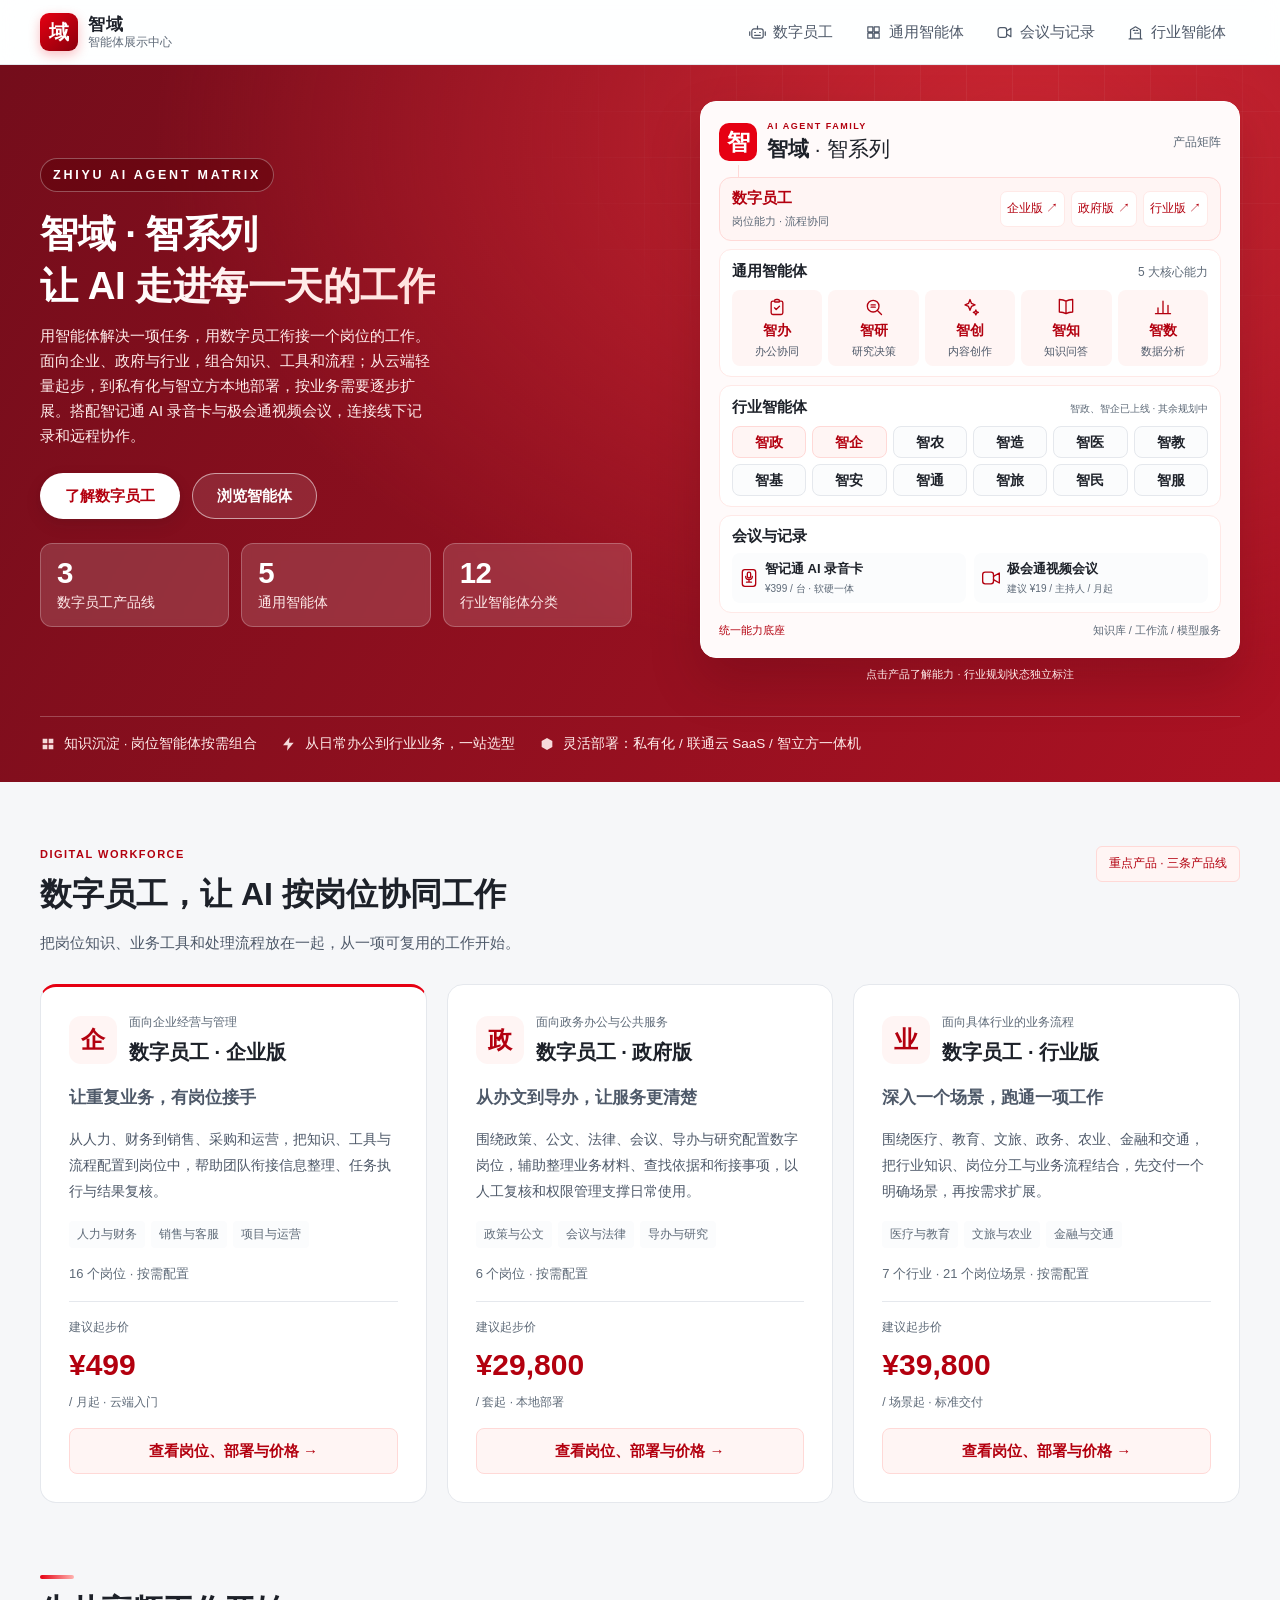
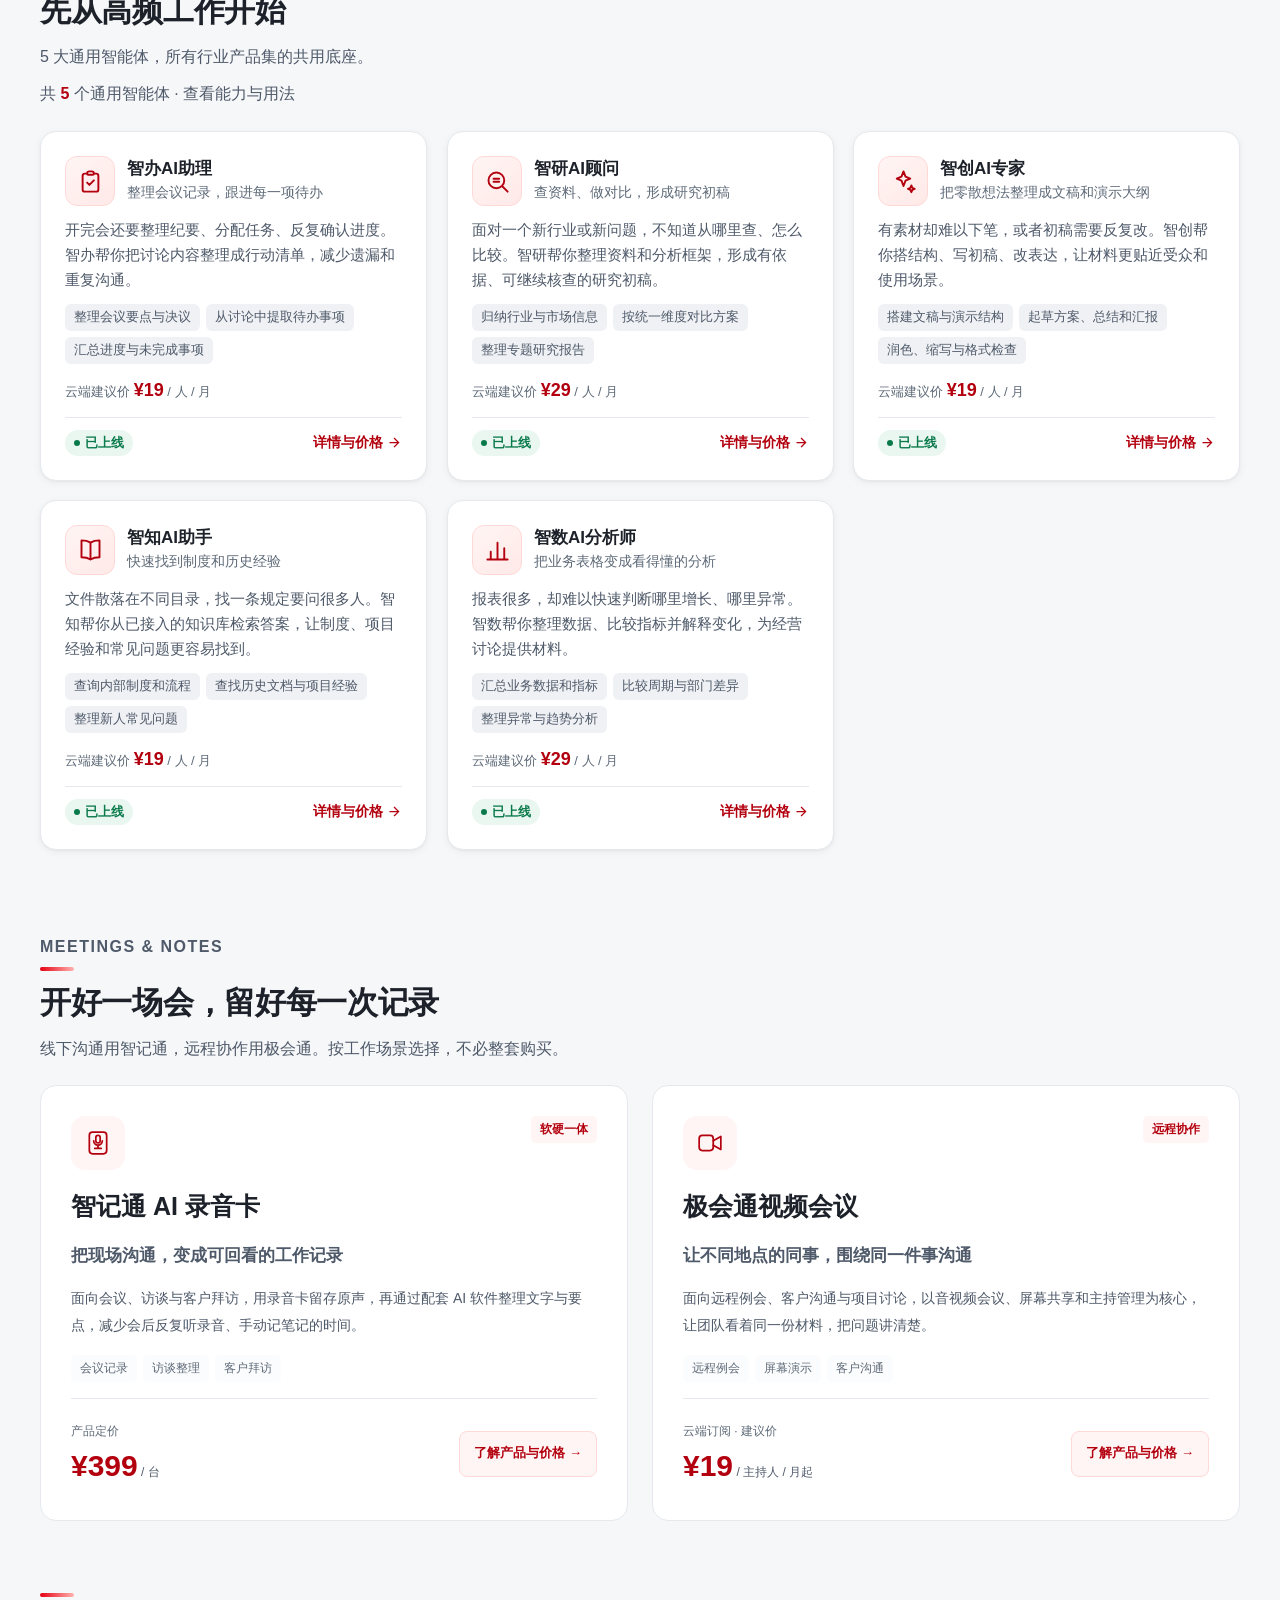
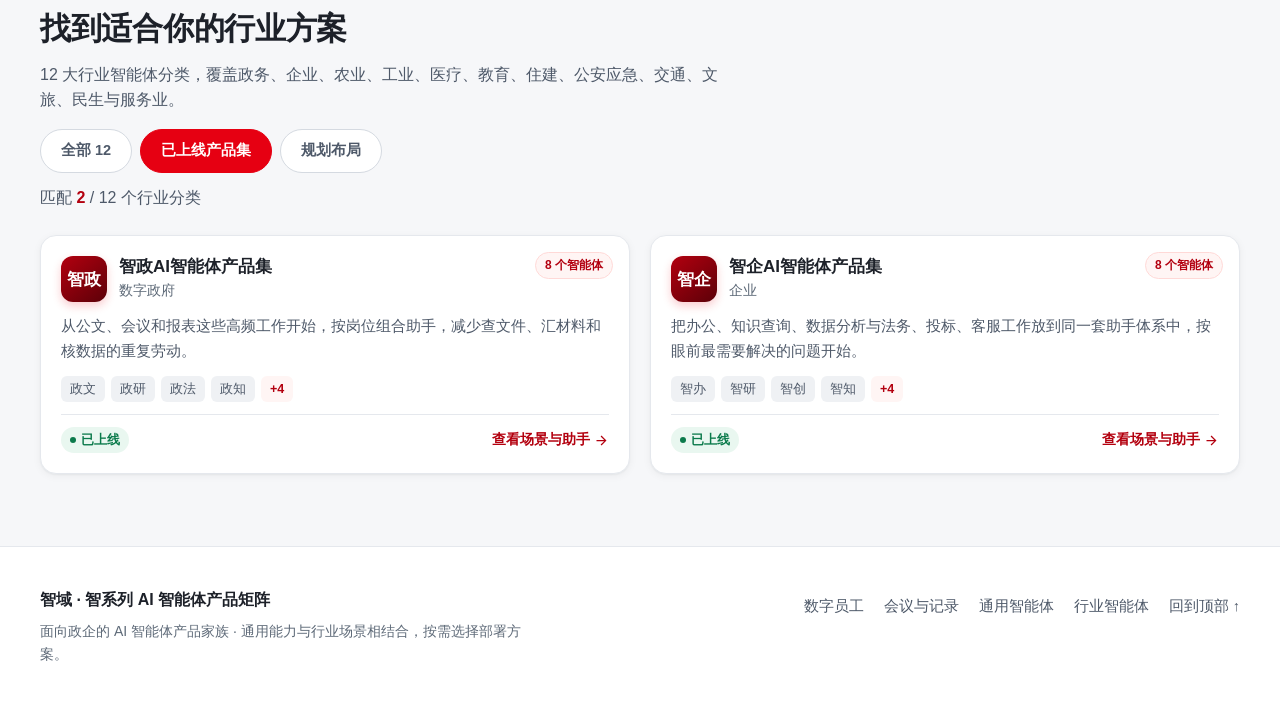
==== index.html @ c5c8f82d "feat: init project" ====
<!DOCTYPE html>
<html lang="zh-CN">
<head>
<meta charset="UTF-8" />
<meta name="viewport" content="width=device-width, initial-scale=1" />
<title>智域 · 智能体与数字员工展示中心</title>
<meta name="description" content="智域展示中心：企业、政府、行业三条数字员工产品线，5 大通用智能体与12大行业智能体，按需选择云端或本地部署。" />
<link rel="icon" href="data:image/svg+xml,%3Csvg xmlns='http://www.w3.org/2000/svg' viewBox='0 0 32 32'%3E%3Crect width='32' height='32' rx='7' fill='%23E60012'/%3E%3Ctext x='16' y='23' font-size='19' text-anchor='middle' fill='%23fff' font-family='sans-serif'%3E智%3C/text%3E%3C/svg%3E" />
<link rel="stylesheet" href="assets/styles.css" />
</head>
<body>
<div id="top" aria-hidden="true"></div>

<a class="skip-link" href="#main">跳到主要内容</a>

<!-- ===== 顶部导航 ===== -->
<header class="topbar">
  <div class="wrap topbar-inner">
    <a class="logo" href="#top">
      <span class="logo-mark">域</span>
      <span class="logo-text">
        <b>智域</b>
        <i>智能体展示中心</i>
      </span>
    </a>

    <nav class="nav" id="nav">
      <a href="#employees" class="nav-link"><svg viewBox="0 0 24 24" aria-hidden="true"><rect x="4" y="7" width="16" height="13" rx="3"/><path d="M12 3v4M8 12h1m6 0h1m-8 4h8M1 11v5m22-5v5"/></svg>数字员工</a>
      <a href="#general" class="nav-link">
        <svg viewBox="0 0 24 24" aria-hidden="true"><path d="M4 4h7v7H4zm9 0h7v7h-7zM4 13h7v7H4zm9 0h7v7h-7z"/></svg>通用智能体</a>
      <a href="#meeting-products" class="nav-link"><svg viewBox="0 0 24 24" aria-hidden="true"><rect x="3" y="5" width="12" height="14" rx="3"/><path d="m15 10 6-4v12l-6-4"/></svg>会议与记录</a>
      <a href="#industry" class="nav-link">
        <svg viewBox="0 0 24 24" aria-hidden="true"><path d="M3 21h18M5 21V8l7-4 7 4v13M9 9h2m2 0h2m-4 4h2m2 0h2"/></svg>行业智能体</a>
    </nav>

    <p class="sr-only" id="result-status" role="status" aria-live="polite"></p>
  </div>
</header>

<main id="main">

<!-- ===== Hero ===== -->
<section class="hero">
  <div class="hero-bg" aria-hidden="true"></div>
  <div class="wrap hero-inner">
    <div class="hero-copy">
      <p class="eyebrow">ZHIYU AI AGENT MATRIX</p>
      <h1>智域 · 智系列<br /><span class="hl">让 AI 走进每一天的工作</span></h1>
      <p class="lede">用智能体解决一项任务，用数字员工衔接一个岗位的工作。面向企业、政府与行业，组合知识、工具和流程；从云端轻量起步，到私有化与智立方本地部署，按业务需要逐步扩展。搭配智记通 AI 录音卡与极会通视频会议，连接线下记录和远程协作。</p>

      <div class="hero-actions">
        <a class="btn btn-light" href="#employees">了解数字员工</a>
        <a class="btn btn-ghost" href="#general">浏览智能体</a>
      </div>

      <div class="stats" id="stats"></div>
    </div>

    <figure class="hero-visual" aria-label="智域智系列产品矩阵">
      <div id="hero-matrix"></div>
      <figcaption class="hero-legend">点击产品了解能力 · 行业规划状态独立标注</figcaption>
    </figure>

    <ul class="hero-proof">
      <li><svg viewBox="0 0 24 24" aria-hidden="true"><path d="M4 4h7v7H4zm9 0h7v7h-7zM4 13h7v7H4zm9 0h7v7h-7z"/></svg>知识沉淀 · 岗位智能体按需组合</li>
      <li><svg viewBox="0 0 24 24" aria-hidden="true"><path d="M13 2 3 14h7l-1 8 10-12h-7z"/></svg>从日常办公到行业业务，一站选型</li>
      <li><svg viewBox="0 0 24 24" aria-hidden="true"><path d="M12 3l8 4.5v9L12 21l-8-4.5v-9z"/></svg>灵活部署：私有化 / 联通云 SaaS / 智立方一体机</li>
    </ul>
  </div>
</section>

<section class="wrap section employee-feature" id="employees">
  <div class="employee-feature-head"><div><p class="section-kicker">DIGITAL WORKFORCE</p><h2>数字员工，让 AI 按岗位协同工作</h2><p>把岗位知识、业务工具和处理流程放在一起，从一项可复用的工作开始。</p></div><span class="employee-feature-label">重点产品 · 三条产品线</span></div>
  <div class="employee-line-grid" id="employee-lines"></div>
</section>

<!-- ===== 通用智能体 ===== -->
<section class="wrap section" id="general">
  <div class="sec-head">
    <h2>先从高频工作开始</h2>
    <p>5 大通用智能体，所有行业产品集的共用底座。</p>
    <p class="sec-count" id="count-general"></p>
  </div>
  <div class="grid" id="general-grid"></div>
</section>

<section class="wrap section" id="meeting-products">
  <div class="sec-head"><p class="section-kicker">MEETINGS & NOTES</p><h2>开好一场会，留好每一次记录</h2><p>线下沟通用智记通，远程协作用极会通。按工作场景选择，不必整套购买。</p></div>
  <div class="meeting-grid" id="meeting-grid"></div>
</section>

<!-- ===== 行业智能体 ===== -->
<section class="wrap section" id="industry">
  <div class="sec-head">
    <h2>找到适合你的行业方案</h2>
    <p>12 大行业智能体分类，覆盖政务、企业、农业、工业、医疗、教育、住建、公安应急、交通、文旅、民生与服务业。</p>
    <div class="filters" id="industry-filters">
      <button class="chip" data-filter="all" aria-pressed="false" type="button">全部 12</button>
      <button class="chip is-active" data-filter="online" aria-pressed="true" type="button">已上线产品集</button>
      <button class="chip" data-filter="plan" aria-pressed="false" type="button">规划布局</button>
    </div>
    <p class="sec-count" id="count-industry"></p>
  </div>
  <div class="grid grid-set" id="industry-grid"></div>
</section>

<!-- ===== 空结果提示（筛选无结果时出现） ===== -->
<div class="wrap empty" id="empty" hidden>
  <p>当前筛选条件下没有可展示的行业分类。</p>
  <button class="btn btn-red" id="empty-reset" type="button">查看全部行业分类</button>
</div>

</main>

<!-- ===== Footer ===== -->
<footer class="footer">
  <div class="wrap footer-inner">
    <div>
      <b>智域 · 智系列 AI 智能体产品矩阵</b>
      <p>面向政企的 AI 智能体产品家族 · 通用能力与行业场景相结合，按需选择部署方案。</p>
    </div>
    <div class="footer-links">
      <a href="#employees">数字员工</a>
      <a href="#meeting-products">会议与记录</a>
      <a href="#general">通用智能体</a>
      <a href="#industry">行业智能体</a>
      <a href="#top">回到顶部 ↑</a>
    </div>
  </div>
</footer>

<script src="assets/data.js"></script>
<script src="assets/employees-data.js"></script>
<script src="assets/products-data.js"></script>
<script src="assets/app.js"></script>
</body>
</html>
---- assets/styles.css ----
/* ==========================================================================
   智展 · 智能体展示中心 —— 样式表（Design Token 三层结构）
   品牌锚点：中国联通色系（中国红 #E60012 / 深红 #B3000F / 暗红 #8A000C）

   L1 primitive  原始色阶 / 间距 / 圆角 / 阴影 / 动效
   L2 semantic   语义层（surface / text / border / ring / state）
   L3 component  组件层（card / chip / modal / btn …）

   无障碍基线（WCAG 2.2 AA，部分对齐 AAA 焦点指标）：
   · 正文对比度 ≥ 4.5:1（已用相对亮度公式逐项校验，见各 token 注释）
   · :focus-visible 焦点环 3px + offset 2px，状态对比 ≥ 3:1
   · 主要点击目标 ≥ 44×44px，图标按钮 ≥ 40×40px
   · prefers-reduced-motion 下关闭全部位移/缩放动效
   ========================================================================== */

/* ---------- L1 primitive：品牌色阶（联通红） ---------- */
:root {
  --brand-50:  #fff5f4;
  --brand-100: #ffe9e7;
  --brand-200: #ffd9d7;   /* 描边 */
  --brand-300: #ffb3b0;
  --brand-500: #f5232f;
  --brand-600: #e60012;   /* ★ 联通红（主色，品牌锚点） */
  --brand-700: #b3000f;   /* 深红：浅底上的红字（6.53:1 on brand-50） */
  --brand-800: #8a000c;   /* 暗红：hero 渐变起点 */
  --brand-900: #5c0008;

  /* ---------- L1 primitive：中性色阶 ---------- */
  --n-0:   #ffffff;
  --n-25:  #fbfcfd;
  --n-50:  #f6f7f9;
  --n-100: #eff1f4;
  --n-200: #e5e8ed;   /* 分割线 */
  --n-300: #d5dae1;
  --n-500: #8b96a4;
  --n-600: #6b7785;
  --n-700: #5e6a78;   /* 次要文字：on #fff 5.51:1 / on --n-50 5.14:1 */
  --n-800: #4e5969;   /* 正文灰：7.10:1 */
  --n-900: #1d2129;   /* 墨黑标题：16.13:1 */

  /* ---------- L1 primitive：状态色 ---------- */
  --ok-600:    #0b7a4b;  /* 已上线文字 on --ok-50 = 5.6:1 */
  --ok-50:     #e9f7f0;
  --warn-600:  #8a5a00;  /* 试点/规划文字，浅底上 ≥ 5.4:1 */
  --warn-50:   #fdf4e6;

  /* ---------- L1 primitive：间距（4px 基准） ---------- */
  --s-1: 4px;  --s-2: 8px;  --s-3: 12px; --s-4: 16px;
  --s-5: 20px; --s-6: 24px; --s-8: 32px; --s-10: 40px;
  --s-12: 48px; --s-16: 64px; --s-20: 80px;

  /* ---------- L1 primitive：圆角 / 阴影 / 动效 ---------- */
  --r-xs: 6px; --r-sm: 9px; --r-md: 12px; --r-lg: 16px; --r-xl: 22px; --r-full: 999px;
  --shadow-1: 0 1px 2px rgba(29,33,41,.05), 0 2px 8px rgba(29,33,41,.05);
  --shadow-2: 0 6px 18px rgba(29,33,41,.08), 0 2px 6px rgba(29,33,41,.05);
  --shadow-3: 0 18px 44px rgba(29,33,41,.14), 0 4px 12px rgba(29,33,41,.07);
  --shadow-brand: 0 10px 24px rgba(230,0,18,.22);

  --t-fast: 140ms;   /* 退出 / 微反馈 */
  --t-base: 220ms;   /* 常规过渡 */
  --t-slow: 380ms;   /* 入场（网格 stagger） */
  --ease: cubic-bezier(.2,.7,.3,1);
  --ease-pop: cubic-bezier(.34,1.36,.64,1);

  /* ---------- L2 semantic ---------- */
  --page-bg: var(--n-50);
  --surface: var(--n-0);
  --surface-2: var(--n-25);
  --surface-brand: var(--brand-50);
  --text-1: var(--n-900);
  --text-2: var(--n-800);
  --text-3: var(--n-700);          /* 修正：原 #86909c 仅 3.24:1，不达标 */
  --text-brand: var(--brand-700);  /* 修正：浅红底上的红字改用深红 */
  --on-brand: #ffffff;             /* on --brand-600 = 4.80:1 */
  --border: var(--n-200);
  --border-strong: var(--n-300);
  --ring: var(--brand-700);        /* 焦点环，on white 7.18:1 */
  --header-h: 64px;
  --wrap: 1200px;

  /* ---------- L3 component ---------- */
  --card-pad: var(--s-5);
  --chip-h: 44px;                  /* 筛选 chip 命中高度 */
}

* { box-sizing: border-box; }
html {
  scroll-behavior: smooth;
  /* 焦点不被 sticky header 遮挡（WCAG 2.2 Focus Not Obscured） */
  scroll-padding-top: calc(var(--header-h) + var(--s-4));
}
body {
  margin: 0;
  font-family: "PingFang SC", "Microsoft YaHei", "Hiragino Sans GB",
               -apple-system, BlinkMacSystemFont, "Segoe UI", Roboto, sans-serif;
  font-size: 16px;              /* 正文基准 16px */
  line-height: 1.6;
  color: var(--text-2);
  background: var(--page-bg);
  -webkit-font-smoothing: antialiased;
  text-rendering: optimizeLegibility;
}
h1, h2, h3, h4 { color: var(--text-1); margin: 0; text-wrap: balance; }
p { margin: 0; }
a { color: inherit; text-decoration: none; }
ul { margin: 0; padding: 0; list-style: none; }
button { font-family: inherit; }

.wrap { width: min(100% - 40px, var(--wrap)); margin-inline: auto; }
.ico { width: 18px; height: 18px; fill: currentColor; flex: none; }

/* ---------- 无障碍：跳转链接 & 屏幕阅读器专用文本 ---------- */
.sr-only {
  position: absolute; width: 1px; height: 1px; padding: 0; margin: -1px;
  overflow: hidden; clip: rect(0 0 0 0); clip-path: inset(50%); white-space: nowrap; border: 0;
}
.skip-link {
  position: absolute; left: var(--s-4); top: -200px; z-index: 100;
  padding: 10px 18px; border-radius: var(--r-sm);
  background: var(--brand-600); color: #fff; font-size: 15px; font-weight: 600;
  box-shadow: var(--shadow-brand); transition: top var(--t-fast) var(--ease);
}
.skip-link:focus-visible { top: var(--s-3); }

/* ---------- 全局焦点环（键盘可见，鼠标点击不打扰） ---------- */
:focus-visible {
  outline: 3px solid var(--ring);
  outline-offset: 2px;
  border-radius: var(--r-xs);
}
.modal-panel:focus-visible { outline-offset: -3px; }

/* ==========================================================================
   顶部导航
   ========================================================================== */
.topbar {
  position: sticky; top: 0; z-index: 50;
  background: rgba(255,255,255,.90);
  backdrop-filter: saturate(180%) blur(14px);
  border-bottom: 1px solid var(--border);
}
.topbar-inner { display: flex; align-items: center; gap: var(--s-6); height: var(--header-h); }
.logo { display: flex; align-items: center; gap: 10px; flex-shrink: 0; min-height: 44px; }
.logo-mark {
  width: 38px; height: 38px; border-radius: var(--r-sm);
  background: linear-gradient(140deg, var(--brand-600) 0%, var(--brand-800) 100%);
  color: #fff; font-weight: 800; font-size: 20px; line-height: 1;
  display: grid; place-items: center;
  box-shadow: 0 4px 12px rgba(230,0,18,.26);
}
.logo-text { display: flex; flex-direction: column; line-height: 1.25; }
.logo-text b { font-size: 17px; letter-spacing: .5px; color: var(--text-1); }
.logo-text i { font-style: normal; font-size: 12px; color: var(--text-3); }

.nav { display: flex; gap: var(--s-1); margin-left: auto; }
.nav-link {
  position: relative; padding: 10px 14px; border-radius: var(--r-sm);
  font-size: 15px; color: var(--text-2); min-height: 44px; display: inline-flex; align-items: center; gap: 7px;
  transition: color var(--t-fast) var(--ease), background-color var(--t-fast) var(--ease);
}
.nav-link svg { width: 17px; height: 17px; flex: none; stroke: currentColor; fill: none; stroke-width: 1.7;
  stroke-linecap: round; stroke-linejoin: round; }
.nav-link:hover { color: var(--text-brand); background: var(--brand-50); }
/* 当前位置高亮（Navigation / Active State） */
.nav-link::after {
  content: ""; position: absolute; left: 14px; right: 14px; bottom: 4px; height: 2px;
  border-radius: 2px; background: var(--brand-600);
  transform: scaleX(0); transform-origin: center; transition: transform var(--t-base) var(--ease);
}
.nav-link.is-active { color: var(--text-brand); font-weight: 600; }
.nav-link.is-active::after { transform: scaleX(1); }

/* ==========================================================================
   Hero
   ========================================================================== */
.hero { position: relative; overflow: hidden; color: #fff; background: var(--brand-800); }
.hero-bg {
  position: absolute; inset: 0;
  background:
    radial-gradient(720px 360px at 86% -16%, rgba(255,138,96,.26), transparent 60%),
    radial-gradient(620px 380px at 2% 118%, rgba(255,255,255,.10), transparent 58%),
    linear-gradient(116deg, #78000b 0%, #a80010 34%, var(--brand-600) 70%, #d31321 100%);
}
/* 细网格纹理：科技感但不喧哗（不使用 emoji / 紫粉渐变） */
.hero-bg::after {
  content: ""; position: absolute; inset: 0;
  background-image:
    linear-gradient(rgba(255,255,255,.07) 1px, transparent 1px),
    linear-gradient(90deg, rgba(255,255,255,.07) 1px, transparent 1px);
  background-size: 46px 46px;
  -webkit-mask-image: radial-gradient(720px 340px at 78% 12%, #000 0%, transparent 72%);
  mask-image: radial-gradient(720px 340px at 78% 12%, #000 0%, transparent 72%);
}
.hero-inner {
  position: relative;
  display: grid; align-items: center; gap: var(--s-6) var(--s-10);
  grid-template-columns: minmax(0, 1fr) minmax(360px, 480px);
  padding: var(--s-10) 0 var(--s-8);          /* 压缩后的红色区域高度 */
}
.hero-copy { min-width: 0; }
.eyebrow {
  display: inline-block; padding: 6px 12px; border-radius: var(--r-full);
  font-size: 12.5px; letter-spacing: .22em; text-transform: uppercase; font-weight: 700;
  color: #fff; border: 1px solid rgba(255, 255, 255, .3);
  background: rgba(92, 0, 8, .5);   /* 深红底衬：最亮渐变段上仍 ≥5.8:1（裸文字仅 3.45:1） */
  margin-bottom: var(--s-4);
}
.hero h1 {
  font-size: clamp(27px, 3.1vw, 42px); line-height: 1.2; letter-spacing: -.5px;
  font-weight: 800; color: #fff; margin-bottom: var(--s-3);
}
.hero h1 .hl {
  background: linear-gradient(96deg, #fff 12%, #ffe0dc 100%);
  -webkit-background-clip: text; background-clip: text; color: transparent;
}
.lede {
  font-size: clamp(14.5px, 1.15vw, 16.5px); line-height: 1.7; max-width: 48ch;
  color: #ffeceb;   /* on 渐变主体段 ≥ 5.4:1 */
}

/* Hero 信任条（Trust & Authority：来源 / 覆盖 / 可达路径） */
.hero-proof {
  grid-column: 1 / -1; display: flex; flex-wrap: wrap; gap: var(--s-2) var(--s-6);
  margin-top: var(--s-2); padding-top: var(--s-4);
  border-top: 1px solid rgba(255,255,255,.24);
}
.hero-proof li {
  display: inline-flex; align-items: center; gap: 8px;
  font-size: 13.5px; color: #ffeceb;
}
.hero-proof svg { width: 16px; height: 16px; fill: currentColor; opacity: .92; flex: none; }

.stats { display: flex; flex-wrap: wrap; gap: var(--s-3); margin-top: var(--s-6); }
.stat {
  flex: 1 1 128px; min-width: 128px; padding: var(--s-3) var(--s-4);
  border-radius: var(--r-md); background: rgba(255,255,255,.14);
  border: 1px solid rgba(255,255,255,.24); backdrop-filter: blur(4px);
}
.stat b {
  display: block; font-size: clamp(24px, 2.3vw, 30px); line-height: 1.15; font-weight: 800; color: #fff;
  font-variant-numeric: tabular-nums; letter-spacing: -.5px;
}
.stat span { display: block; margin-top: 2px; font-size: 13.5px; color: #ffeceb; }

.hero-actions { display: flex; flex-wrap: wrap; gap: var(--s-3); margin-top: var(--s-6); }

/* ---------- Hero 配图：由数据生成的矩阵示意图 ---------- */
.hero-visual { margin: 0; min-width: 0; }
.hv-frame {
  padding: var(--s-4); border-radius: var(--r-xl);
  background: linear-gradient(180deg, rgba(255,255,255,.14), rgba(255,255,255,.06));
  border: 1px solid rgba(255,255,255,.26);
  box-shadow: 0 22px 48px rgba(74,0,6,.30), inset 0 1px 0 rgba(255,255,255,.22);
}
.hv-frame svg { display: block; width: 100%; height: auto; }
.hero-legend { display: flex; flex-wrap: wrap; gap: var(--s-2) var(--s-5); margin-top: var(--s-3); }
.hero-legend span { display: inline-flex; align-items: center; gap: 7px; font-size: 13px; color: #ffeceb; }
.sw { width: 12px; height: 12px; border-radius: 3px; flex: none; }
.sw-on { background: #fff; }
.sw-plan { background: rgba(92,0,8,.5); border: 1px solid rgba(255,255,255,.6); }

/* ---------- 按钮（命中高度 ≥ 46px） ---------- */
.btn {
  display: inline-flex; align-items: center; justify-content: center; gap: 8px;
  min-height: 46px; padding: 0 var(--s-6); border-radius: var(--r-full);
  font-size: 15px; font-weight: 600; cursor: pointer; border: 1px solid transparent;
  transition: transform var(--t-fast) var(--ease), box-shadow var(--t-base) var(--ease),
              background-color var(--t-fast) var(--ease), color var(--t-fast) var(--ease),
              border-color var(--t-fast) var(--ease);
}
.btn svg { width: 17px; height: 17px; fill: currentColor; }
.btn:hover { transform: translateY(-1px); }
.btn:active { transform: translateY(0); }
.btn-light { background: #fff; color: var(--brand-700); box-shadow: var(--shadow-2); }
.btn-light:hover { box-shadow: var(--shadow-3); }
.btn-ghost { background: rgba(255,255,255,.10); color: #fff; border-color: rgba(255,255,255,.55); }
.btn-ghost:hover { background: rgba(255,255,255,.2); }
.btn-red { background: var(--brand-600); color: #fff; box-shadow: var(--shadow-brand); }
.btn-red:hover { background: var(--brand-700); }
.btn-outline { background: var(--surface); color: var(--text-brand); border-color: var(--brand-200); }
.btn-outline:hover { background: var(--brand-50); border-color: var(--brand-300); }

/* ==========================================================================
   区块通用
   ========================================================================== */
.section { padding-top: var(--s-16); padding-bottom: var(--s-2); scroll-margin-top: calc(var(--header-h) + var(--s-4)); }
.sec-head { margin-bottom: var(--s-6); max-width: 78ch; }
.sec-head h2 { font-size: clamp(23px, 2.5vw, 31px); line-height: 1.3; letter-spacing: -.3px; }
.sec-head h2::before {
  content: ""; display: block; width: 34px; height: 4px; border-radius: var(--r-full);
  background: linear-gradient(90deg, var(--brand-600), var(--brand-300)); margin-bottom: var(--s-3);
}
.sec-head p { margin-top: var(--s-3); font-size: 16px; color: var(--text-2); }
.sec-count {
  margin-top: var(--s-3); font-size: 14px; color: var(--text-3);
  font-variant-numeric: tabular-nums;
}
.sec-count b { color: var(--text-brand); font-weight: 700; }

/* ==========================================================================
   Hero 体系图（原「产品矩阵总览」并入此处，已放大）
   ========================================================================== */
.hv-map svg { display: block; width: 100%; height: auto; }
.hv-divider { height: 1px; background: rgba(255,255,255,.24); margin: var(--s-3) 0; }
.hv-row { display: flex; flex-wrap: wrap; gap: var(--s-2); }
.hv-row + .hv-row { margin-top: var(--s-2); }

/* 标签 chip（英雄区透明描边变体；原浅底总览变体已删除） */
.tag-chip {
  display: inline-flex; align-items: center; gap: 6px; min-height: 40px; padding: 6px 12px;
  border: 1px solid var(--border); border-radius: var(--r-full); background: var(--surface-2);
  color: var(--text-1); font-size: 14px; cursor: pointer;
  transition: border-color var(--t-fast) var(--ease), background-color var(--t-fast) var(--ease),
              color var(--t-fast) var(--ease), transform var(--t-fast) var(--ease);
}
.hv-row .tag-chip { min-height: 34px; padding: 5px 12px; font-size: 13px; background: rgba(255,255,255,.10); border-color: rgba(255,255,255,.34); color: #fff; }
.hv-row .tag-chip i { font-style: normal; font-size: 12px; color: rgba(255,255,255,.78); }
.hv-row .tag-chip:hover { background: rgba(255,255,255,.24); border-color: rgba(255,255,255,.7); color: #fff; transform: translateY(-1px); }
.hv-row .tag-chip:hover i { color: #fff; }

/* 通用智能体卡片配图（数据驱动 stroke 线型图标） */
.card-illu {
  flex: none; width: 50px; height: 50px; border-radius: var(--r-md);
  display: grid; place-items: center; color: var(--brand-700);
  background: linear-gradient(140deg, var(--brand-50), var(--brand-100));
  border: 1px solid var(--brand-200);
}
.card-illu svg { width: 27px; height: 27px; stroke: currentColor; fill: none;
  stroke-width: 1.7; stroke-linecap: round; stroke-linejoin: round; }

/* ==========================================================================
   卡片网格
   ========================================================================== */
.grid { display: grid; gap: var(--s-5); grid-template-columns: repeat(4, minmax(0, 1fr)); }
.grid-set { grid-template-columns: repeat(3, minmax(0, 1fr)); }

.card {
  position: relative; display: flex; flex-direction: column; gap: var(--s-3);
  width: 100%; text-align: left; padding: var(--card-pad);
  background: var(--surface); border: 1px solid var(--border); border-radius: var(--r-lg);
  box-shadow: var(--shadow-1); cursor: pointer; color: inherit; font-size: inherit;
  transition: box-shadow var(--t-base) var(--ease), border-color var(--t-base) var(--ease),
              transform var(--t-base) var(--ease);
}
.card:hover { box-shadow: var(--shadow-3); border-color: var(--brand-200); transform: translateY(-3px); }
.card::before {   /* 顶部品牌线：hover 时展开 */
  content: ""; position: absolute; left: 0; right: 0; top: 0; height: 3px;
  border-radius: var(--r-lg) var(--r-lg) 0 0;
  background: linear-gradient(90deg, var(--brand-600), var(--brand-300));
  transform: scaleX(0); transform-origin: left; transition: transform var(--t-base) var(--ease);
}
.card:hover::before, .card:focus-visible::before { transform: scaleX(1); }

.card-top { display: flex; gap: var(--s-3); align-items: flex-start; }
.mono {
  flex: none; width: 46px; height: 46px; border-radius: var(--r-md);
  display: grid; place-items: center; font-weight: 800; font-size: 17px; line-height: 1;
  background: linear-gradient(140deg, var(--brand-600), var(--brand-800)); color: #fff;
  box-shadow: 0 4px 10px rgba(230,0,18,.2);
}
.mono.v { background: linear-gradient(140deg, var(--brand-700), var(--brand-900)); }
.mono.p { background: linear-gradient(140deg, var(--n-600), var(--n-800)); box-shadow: var(--shadow-1); }
.card-top h3 { font-size: 17px; line-height: 1.35; }
.tagline { margin-top: 2px; font-size: 13.5px; color: var(--text-3); line-height: 1.5; }

.desc { font-size: 15px; line-height: 1.65; color: var(--text-2); flex: 1; }

.cap-list { display: flex; flex-wrap: wrap; gap: 6px; }
.cap {
  display: inline-flex; align-items: center; padding: 4px 9px; border-radius: var(--r-xs);
  background: var(--n-100); color: var(--n-800); font-size: 12.5px; line-height: 1.5;
}
.cap-more { background: var(--brand-50); color: var(--text-brand); font-weight: 700; }

.domains { display: flex; flex-wrap: wrap; gap: 6px; }
.domain {
  padding: 4px 9px; border: 1px dashed var(--border-strong); border-radius: var(--r-xs);
  background: var(--surface-2); color: var(--text-3); font-size: 12.5px;
}

.card-foot {
  display: flex; align-items: center; justify-content: space-between; gap: var(--s-2);
  padding-top: var(--s-3); border-top: 1px solid var(--border); margin-top: auto;
}
.badge {
  display: inline-flex; align-items: center; gap: 5px; padding: 3px 9px;
  border-radius: var(--r-full); font-size: 12.5px; font-weight: 700;
}
.badge::before { content: ""; width: 6px; height: 6px; border-radius: 50%; background: currentColor; }
.badge.online { background: var(--ok-50); color: var(--ok-600); }
.badge.pilot  { background: var(--warn-50); color: var(--warn-600); }
.badge.plan   { background: var(--n-100); color: var(--n-800); }

/* CTA 常驻可见（不依赖 hover 才出现） */
.card-cta {
  display: inline-flex; align-items: center; gap: 4px; flex: none;
  font-size: 13.5px; font-weight: 700; color: var(--text-brand); white-space: nowrap;
}
.card-cta svg { width: 15px; height: 15px; fill: currentColor; transition: transform var(--t-base) var(--ease); }
.card:hover .card-cta svg { transform: translateX(3px); }

.count-pill {
  position: absolute; top: var(--s-4); right: var(--s-4);
  padding: 3px 9px; border-radius: var(--r-full); font-size: 12px; font-weight: 700;
  background: var(--brand-50); color: var(--text-brand); border: 1px solid var(--brand-200);
}

/* ---------- 行业筛选 chips（可换行，不裁剪） ---------- */
.filters { display: flex; flex-wrap: wrap; gap: var(--s-2); margin-top: var(--s-4); }
.chip {
  min-height: var(--chip-h); padding: 0 var(--s-5); border-radius: var(--r-full);
  border: 1px solid var(--border-strong); background: var(--surface); color: var(--text-2);
  font-size: 14.5px; font-weight: 600; cursor: pointer;
  transition: background-color var(--t-fast) var(--ease), color var(--t-fast) var(--ease),
              border-color var(--t-fast) var(--ease);
}
.chip:hover { border-color: var(--brand-300); color: var(--text-brand); background: var(--brand-50); }
.chip.is-active { background: var(--brand-600); border-color: var(--brand-600); color: #fff; }

/* ---------- 空结果状态（给出可执行动作，而非空白） ---------- */
.empty {
  margin: var(--s-8) auto var(--s-16); padding: var(--s-8);
  border: 1px dashed var(--border-strong); border-radius: var(--r-lg);
  background: var(--surface); text-align: center; box-shadow: var(--shadow-1);
}
.empty p { font-size: 16px; color: var(--text-2); margin-bottom: var(--s-4); }

/* ==========================================================================
   Footer
   ========================================================================== */
.footer { margin-top: var(--s-16); border-top: 1px solid var(--border); background: var(--surface); }
.footer-inner {
  display: flex; flex-wrap: wrap; gap: var(--s-5); justify-content: space-between;
  padding: var(--s-10) 0;
}
.footer b { display: block; font-size: 16px; color: var(--text-1); margin-bottom: var(--s-2); }
.footer p { font-size: 14px; color: var(--text-3); max-width: 62ch; }
.footer code {
  font-family: ui-monospace, SFMono-Regular, Menlo, Consolas, monospace; font-size: 13px;
  padding: 1px 5px; border-radius: 4px; background: var(--brand-50); color: var(--text-brand);
}
.footer-links { display: flex; flex-wrap: wrap; gap: var(--s-2) var(--s-5); align-content: flex-start; }
.footer-links a {
  font-size: 14.5px; color: var(--text-2); min-height: 40px; display: inline-flex; align-items: center;
  transition: color var(--t-fast) var(--ease);
}
.footer-links a:hover { color: var(--text-brand); }

/* ==========================================================================
   详情弹层（Dialog）
   ========================================================================== */
.modal {
  position: fixed; inset: 0; z-index: 90; display: grid; place-items: center;
  padding: var(--s-5);
}
.modal-mask {
  position: absolute; inset: 0; background: rgba(23,26,32,.52);
  backdrop-filter: blur(2px); animation: fade var(--t-base) var(--ease) both;
}
.modal-panel {
  position: relative; width: min(780px, 100%); max-height: 88vh; overflow: auto;
  background: var(--surface); border-radius: var(--r-xl); box-shadow: var(--shadow-3);
  overscroll-behavior: contain;
  animation: pop var(--t-base) var(--ease-pop) both;
}
.modal.is-closing .modal-panel { animation: fade-out var(--t-fast) var(--ease) both; }
.modal.is-closing .modal-mask { animation: fade-out var(--t-fast) var(--ease) both; }
.modal-close {
  position: absolute; top: var(--s-3); right: var(--s-3); z-index: 2;
  width: 40px; height: 40px; border: 0; border-radius: var(--r-full);
  background: rgba(255,255,255,.86); color: var(--text-2); cursor: pointer;
  display: grid; place-items: center; box-shadow: var(--shadow-1);
  transition: background-color var(--t-fast) var(--ease), color var(--t-fast) var(--ease);
}
.modal-close .ico { width: 18px; height: 18px; }
.modal-close:hover { background: var(--brand-600); color: #fff; }

.m-hero { padding: var(--s-8) var(--s-8) var(--s-6); color: #fff; border-radius: var(--r-xl) var(--r-xl) 0 0;
  background: linear-gradient(120deg, var(--brand-800), var(--brand-600)); }
.m-hero.v { background: linear-gradient(120deg, var(--brand-900), var(--brand-700)); }
.m-hero-top { display: flex; gap: var(--s-4); align-items: center; padding-right: 44px; }
.m-mono {
  flex: none; min-width: 52px; height: 52px; padding: 0 10px; border-radius: var(--r-md);
  display: grid; place-items: center; font-weight: 800; font-size: 18px;
  background: rgba(255,255,255,.16); border: 1px solid rgba(255,255,255,.3); color: #fff;
}
.m-hero h2 { font-size: clamp(20px, 2.4vw, 26px); line-height: 1.3; color: #fff; }
.m-tagline { margin-top: 2px; font-size: 14.5px; color: #ffeceb; }
.m-badges { display: flex; flex-wrap: wrap; gap: var(--s-2); margin-top: var(--s-4); }
.m-badge {
  padding: 3px 10px; border-radius: var(--r-full); font-size: 12.5px; font-weight: 700;
  background: rgba(255,255,255,.16); border: 1px solid rgba(255,255,255,.34); color: #fff;
}
.m-desc { margin-top: var(--s-4); font-size: 16px; line-height: 1.7; color: #ffeceb; }

.m-content { padding: var(--s-6) var(--s-8) var(--s-2); }
.m-sec + .m-sec { margin-top: var(--s-6); }
.m-sec h4 {
  font-size: 13px; letter-spacing: .1em; text-transform: uppercase; color: var(--text-3);
  margin-bottom: var(--s-3);
}
.caps { display: grid; grid-template-columns: repeat(2, minmax(0, 1fr)); gap: var(--s-2) var(--s-4); }
.cap-item {
  display: flex; align-items: flex-start; gap: var(--s-2);
  font-size: 15px; line-height: 1.6; color: var(--text-2);
}
.cap-item svg { width: 17px; height: 17px; fill: var(--brand-600); flex: none; margin-top: 3px; }

.m-member { display: flex; flex-wrap: wrap; gap: var(--s-2); }
.member-chip {
  padding: 5px 11px; border-radius: var(--r-full); font-size: 13.5px;
  background: var(--brand-50); color: var(--text-brand); border: 1px solid var(--brand-200);
}

.m-agents { display: grid; gap: var(--s-2); }
.m-agent {
  display: flex; align-items: center; gap: var(--s-3); width: 100%; text-align: left;
  padding: 10px var(--s-3); min-height: 56px;
  border: 1px solid var(--border); border-radius: var(--r-md); background: var(--surface-2);
  cursor: pointer; color: inherit; font-size: inherit;
  transition: border-color var(--t-fast) var(--ease), background-color var(--t-fast) var(--ease),
              transform var(--t-fast) var(--ease);
}
.m-agent:hover { border-color: var(--brand-300); background: var(--brand-50); transform: translateX(2px); }
.m-agent .mono { width: 38px; height: 38px; font-size: 15px; border-radius: var(--r-sm); }
.m-agent .meta { display: flex; flex-direction: column; gap: 1px; min-width: 0; flex: 1; }
.m-agent .meta b { font-size: 15px; color: var(--text-1); font-weight: 700; }
.m-agent .meta i { font-style: normal; font-size: 13px; color: var(--text-3); line-height: 1.5; }
.m-agent:hover .meta i { color: var(--text-brand); }
.m-agent .arrow { flex: none; width: 20px; height: 20px; fill: currentColor; color: var(--text-3);
  transition: transform var(--t-fast) var(--ease); }
.m-agent:hover .arrow { color: var(--text-brand); transform: translateX(3px); }

.m-foot {
  display: flex; flex-wrap: wrap; align-items: center; gap: var(--s-3);
  padding: var(--s-5) var(--s-8) var(--s-6); margin-top: var(--s-4);
  border-top: 1px solid var(--border); background: var(--surface-2);
  border-radius: 0 0 var(--r-xl) var(--r-xl);
}
.m-foot .url {
  flex: 1 1 260px; min-width: 0; font-family: ui-monospace, SFMono-Regular, Menlo, Consolas, monospace;
  font-size: 13px; color: var(--text-3); overflow: hidden; text-overflow: ellipsis; white-space: nowrap;
}

/* ---------- Toast（状态提示，屏幕阅读器可读） ---------- */
.toast {
  position: fixed; left: 50%; bottom: 40px; z-index: 120;
  transform: translate(-50%, 14px); opacity: 0; pointer-events: none;
  padding: 12px 20px; border-radius: var(--r-full); color: #fff; font-size: 14.5px; font-weight: 600;
  background: rgba(29,33,41,.94); box-shadow: var(--shadow-3);
  transition: opacity var(--t-base) var(--ease), transform var(--t-base) var(--ease);
}
.toast.show { opacity: 1; transform: translate(-50%, 0); }

/* ==========================================================================
   入场动效：纯 CSS stagger（首屏即可见，不依赖滚动观察）
   ========================================================================== */
.reveal { opacity: 0; animation: rise var(--t-slow) var(--ease-pop) both; }
.grid .card:nth-child(1) { animation-delay: 0ms; }
.grid .card:nth-child(2) { animation-delay: 45ms; }
.grid .card:nth-child(3) { animation-delay: 90ms; }
.grid .card:nth-child(4) { animation-delay: 135ms; }
.grid .card:nth-child(5) { animation-delay: 180ms; }
.grid .card:nth-child(6) { animation-delay: 225ms; }
.grid .card:nth-child(n + 7) { animation-delay: 270ms; }

@keyframes rise {
  from { opacity: 0; transform: translateY(14px) scale(.98); }
  to   { opacity: 1; transform: none; }
}
@keyframes pop {
  from { opacity: 0; transform: translateY(12px) scale(.97); }
  to   { opacity: 1; transform: none; }
}
@keyframes fade { from { opacity: 0; } to { opacity: 1; } }
@keyframes fade-out { from { opacity: 1; } to { opacity: 0; } }

/* ---------- 状态工具类 ---------- */
[hidden] { display: none !important; }
body.locked { overflow: hidden; }

/* ==========================================================================
   动效降级（prefers-reduced-motion）
   ========================================================================== */
@media (prefers-reduced-motion: reduce) {
  html { scroll-behavior: auto; }
  .reveal, .modal-panel, .modal-mask { opacity: 1; animation: none; }
  .btn:hover, .card:hover, .m-agent:hover, .tag-chip:hover { transform: none; }
  .card-cta svg { transition: none; }
  *, *::before, *::after { transition-duration: 1ms !important; animation-duration: 1ms !important; }
}

/* ==========================================================================
   响应式：375 / 620 / 900 / 1180
   ========================================================================== */
@media (max-width: 1180px) {
  .grid { grid-template-columns: repeat(3, minmax(0, 1fr)); }
}
@media (max-width: 900px) {
  /* 头部保持单行细高，导航横向滚动而不是换行 */
  .topbar-inner { gap: var(--s-3); }
  .nav { min-width: 0; overflow-x: auto; scrollbar-width: none; }
  .nav::-webkit-scrollbar { display: none; }
  .nav-link { flex: none; padding: 10px 12px; }
  .hero-inner { grid-template-columns: 1fr; padding: var(--s-8) 0 var(--s-6); gap: var(--s-6); }
  .hero-visual { display: none; }      /* 装饰性配图，窄屏让位于内容 */
  .section { padding-top: var(--s-12); scroll-margin-top: var(--s-4); }
  .grid, .grid-set { grid-template-columns: repeat(2, minmax(0, 1fr)); }
  .stat { min-width: calc(50% - var(--s-2)); flex: 1 1 calc(50% - var(--s-2)); }
  .hero-proof { border-top-width: 1px; }
}
@media (max-width: 620px) {
  .wrap { width: calc(100% - 28px); }
  .logo-mark { width: 34px; height: 34px; font-size: 18px; }
  .logo-text i { display: none; }
  .nav-link { font-size: 14px; }
  .grid, .grid-set { grid-template-columns: 1fr; }
  .stat { flex: 1 1 92px; min-width: 92px; padding: var(--s-3); text-align: center; }
  .hero-inner { padding: var(--s-6) 0 var(--s-5); gap: var(--s-5); }
  .hero-actions .btn { flex: 1 1 100%; }
  .modal { padding: 0; align-items: flex-end; }
  .modal-panel { max-height: 92vh; border-radius: var(--r-lg) var(--r-lg) 0 0; }
  .m-hero, .m-content, .m-foot { padding-left: 18px; padding-right: 18px; }
  .caps { grid-template-columns: 1fr; }
  .card-foot { flex-wrap: wrap; }
  .footer-inner { padding: var(--s-8) 0; }
}

/* ==========================================================================
   部署模式
   ========================================================================== */
.mode-grid { display: grid; gap: var(--s-5); grid-template-columns: repeat(3, minmax(0, 1fr)); }
.mode-card {
  display: flex; flex-direction: column; gap: var(--s-3);
  background: var(--surface); border: 1px solid var(--border); border-radius: var(--r-lg);
  padding: var(--s-6); box-shadow: var(--shadow-1);
  transition: box-shadow var(--t-base) var(--ease), transform var(--t-base) var(--ease), border-color var(--t-base) var(--ease);
}
.mode-card:hover { box-shadow: var(--shadow-3); border-color: var(--brand-200); transform: translateY(-2px); }
.mode-icon, .price-icon {
  width: 48px; height: 48px; border-radius: var(--r-md); display: grid; place-items: center;
  background: linear-gradient(140deg, var(--brand-600), var(--brand-800));
  box-shadow: 0 6px 14px rgba(230, 0, 18, .18);
}
.mode-icon svg, .price-icon svg, .box-icon svg { width: 25px; height: 25px; stroke: #fff; fill: none;
  stroke-width: 1.7; stroke-linecap: round; stroke-linejoin: round; }
.mode-card h3 { font-size: 18px; }
.mode-tag { font-size: 13.5px; font-weight: 600; color: var(--text-brand); margin-top: -6px; }
.mode-desc { font-size: 14.5px; color: var(--text-2); line-height: 1.7; }
.mode-points { list-style: none; display: grid; gap: 6px; margin: 0; padding: 0; }
.mode-points li { display: flex; gap: 9px; align-items: flex-start; font-size: 13.5px; color: var(--text-2); }
.mode-points li::before { content: ""; width: 6px; height: 6px; border-radius: 50%;
  background: var(--brand-500); margin-top: 8px; flex: none; }
.mode-who { margin-top: auto; font-size: 13px; color: var(--text-3);
  border-top: 1px dashed var(--border); padding-top: var(--s-3); }
.mode-who b { color: var(--text-brand); font-weight: 600; margin-right: 4px; }

/* ==========================================================================
   定价
   ========================================================================== */
.pricing-note {
  background: var(--surface-brand); border: 1px solid var(--brand-200); color: var(--text-2);
  padding: var(--s-3) var(--s-4); border-radius: var(--r-md); font-size: 13.5px; margin-bottom: var(--s-6);
}
#pricing-modes { display: grid; gap: var(--s-5); grid-template-columns: repeat(4, minmax(0, 1fr)); margin-bottom: var(--s-8); }
.price-card {
  display: flex; flex-direction: column; gap: var(--s-2);
  background: var(--surface); border: 1px solid var(--border); border-radius: var(--r-lg);
  padding: var(--s-5); box-shadow: var(--shadow-1);
  transition: box-shadow var(--t-base) var(--ease), transform var(--t-base) var(--ease), border-color var(--t-base) var(--ease);
}
.price-card:hover { box-shadow: var(--shadow-3); border-color: var(--brand-200); transform: translateY(-2px); }
.price-card h3 { font-size: 16.5px; }
.price-amount { font-size: 19px; font-weight: 800; color: var(--text-brand);
  font-variant-numeric: tabular-nums; line-height: 1.3; margin-top: 2px; }
.price-amount em { font-style: normal; font-size: 12px; font-weight: 600; color: var(--ok-600);
  background: var(--ok-50); padding: 2px 8px; border-radius: var(--r-full); margin-left: 6px; vertical-align: 2px; }
.price-unit { font-size: 12.5px; color: var(--text-3); }
.price-desc { flex: 1; font-size: 13.5px; color: var(--text-2); line-height: 1.65; margin-top: 2px; }
.price-who { font-size: 12.5px; color: var(--text-3); border-top: 1px dashed var(--border);
  padding-top: var(--s-3); margin-top: 4px; }
.price-who b { color: var(--text-brand); font-weight: 600; margin-right: 4px; }

/* 智立方一体机报价表 */
.box-card {
  background: linear-gradient(180deg, var(--surface), var(--n-25));
  border: 1px solid var(--border); border-radius: var(--r-lg); padding: var(--s-6); box-shadow: var(--shadow-1);
}
.box-head { display: flex; align-items: center; gap: var(--s-3); margin-bottom: var(--s-5); }
.box-icon { width: 46px; height: 46px; border-radius: var(--r-md); display: grid; place-items: center;
  background: linear-gradient(140deg, var(--brand-700), var(--brand-900)); }
.box-head h3 { font-size: 20px; }
.box-head h3 em { font-style: normal; font-size: 12.5px; font-weight: 600; color: var(--ok-600);
  background: var(--ok-50); padding: 2px 9px; border-radius: var(--r-full); margin-left: 8px; vertical-align: 2px; }
.box-table-wrap { display: grid; gap: 10px; }
.box-row {
  display: grid; grid-template-columns: 86px 148px minmax(0, 1fr) 96px; gap: var(--s-4);
  align-items: start; padding: var(--s-4); border-radius: var(--r-md);
  background: var(--surface); border: 1px solid var(--border);
}
.box-row.box-th { background: var(--brand-600); border-color: var(--brand-600); color: #fff; font-size: 13.5px; font-weight: 600; }
.bt-ver { font-size: 15px; } .bt-ver b { color: var(--text-brand); }
.bt-user { display: grid; gap: 6px; font-size: 13px; color: var(--text-2); line-height: 1.5; }
.bt-org { color: var(--text-2); }
.bt-users { font-weight: 700; color: var(--text-brand); font-variant-numeric: tabular-nums; }
.bt-desc { font-size: 13px; color: var(--text-2); line-height: 1.7; }
.bt-specs { list-style: none; margin: var(--s-2) 0 0; padding: 0; display: flex; flex-wrap: wrap; gap: 6px; }
.bt-specs li { font-size: 12px; color: var(--text-2); background: var(--n-50);
  border: 1px solid var(--n-200); padding: 3px 9px; border-radius: var(--r-full); }
.bt-price .amt { display: inline-block; font-size: 22px; font-weight: 800; color: var(--brand-600); letter-spacing: -.3px; }

/* 部署模式 / 定价 响应式 */
@media (max-width: 1180px) { #pricing-modes { grid-template-columns: repeat(3, minmax(0, 1fr)); } }
@media (max-width: 900px) {
  .mode-grid { grid-template-columns: 1fr; }
  #pricing-modes { grid-template-columns: repeat(2, minmax(0, 1fr)); }
  .box-row { grid-template-columns: 90px 1fr 90px; }
  .bt-spec { grid-column: 1 / -1; }
}
@media (max-width: 620px) {
  #pricing-modes { grid-template-columns: 1fr; }
  .box-row { grid-template-columns: 1fr; gap: var(--s-2); }
  .box-row.box-th { display: none; }
}

/* 智域选型页：品牌矩阵、方案比较与容量说明 */
.hero-inner { grid-template-columns: minmax(0, .9fr) minmax(0, 1.1fr); gap: 36px; padding-top: 48px; padding-bottom: 28px; }
.hero h1 { font-size: clamp(28px, 3vw, 42px); line-height: 1.35; }
.hero-copy { align-self: center; }
.hero-bg { background: radial-gradient(ellipse at 80% 10%, #cb2632 0%, transparent 60%), linear-gradient(120deg, #740d1b, #ac1223); }
#hero-matrix { padding: 24px; border-radius: 20px; color: var(--text-1); background: #fffafa; border: 1px solid #fff; box-shadow: 0 24px 50px #40061035; }
.matrix-root { display: flex; align-items: center; gap: 12px; }
.matrix-logo { display: grid; place-items: center; width: 48px; height: 48px; border-radius: 12px; background: var(--brand-600); color: white; font-size: 26px; font-weight: 800; }
.matrix-root p { font-size: 10px; font-weight: 700; letter-spacing: 2px; color: var(--text-brand); }
.matrix-root h2 { font-size: 24px; line-height: 1.5; }.matrix-root h2 span { font-weight: 500; }
.matrix-index { margin-left: auto; font-size: 12px; color: var(--text-3); }
.matrix-branch { height: 22px; border-left: 1px solid var(--brand-200); margin-left: 24px; }
.matrix-group { padding: 14px; border: 1px solid var(--brand-100); border-radius: 12px; background: white; }
.matrix-group + .matrix-group { margin-top: 12px; }
.matrix-heading { display: flex; align-items: baseline; justify-content: space-between; gap: 8px; margin-bottom: 12px; }
.matrix-heading h3 { font-size: 15px; }.matrix-heading > span { font-size: 12px; color: var(--text-3); }
.matrix-general { display: grid; grid-template-columns: repeat(5,minmax(0,1fr)); gap: 6px; }
.matrix-general .matrix-item { display: flex; flex-direction: column; align-items: center; gap: 5px; padding: 10px 0; border: 1px solid transparent; border-radius: 8px; color: var(--text-brand); background: var(--brand-50); cursor: pointer; }
.matrix-general svg { width: 24px; height: 24px; fill: none; stroke: currentColor; stroke-width: 1.6; stroke-linecap: round; stroke-linejoin: round; }
.matrix-general b { font-size: 16px; }.matrix-general span { font-size: 12px; color: var(--text-2); }
.matrix-industries { display: grid; grid-template-columns: repeat(4,minmax(0,1fr)); gap: 8px; }
.matrix-industries .matrix-item { text-align: left; min-height: 60px; border: 1px solid var(--border); border-radius: 8px; background: var(--surface-2); padding: 9px; color: var(--text-1); cursor: pointer; }
.matrix-industries .matrix-item > span { display: flex; align-items: center; justify-content: space-between; gap: 2px; }
.matrix-industries b { font-size: 15px; }.matrix-industries small { font-size: 10px; color: var(--text-3); }
.matrix-industries em { display: block; font-size: 11px; font-style: normal; color: var(--text-3); margin-top: 3px; }
.matrix-industries .is-online { border-color: var(--brand-200); background: var(--brand-50); }
.matrix-industries .is-online b, .matrix-industries .is-online small { color: var(--text-brand); }
.matrix-general .matrix-item:hover, .matrix-industries .matrix-item:hover { border-color: var(--brand-600); background: var(--brand-100); }
.matrix-base { display: flex; justify-content: space-between; gap: 8px; margin-top: 14px; font-size: 12px; color: var(--text-brand); }
.matrix-base span { color: var(--text-3); }.hero-legend { justify-content: center; font-size: 12px; color: #ffeceb; }
.quick-path { display: grid; grid-template-columns: repeat(3,minmax(0,1fr)); gap: 20px; margin-top: 28px; }
.quick-path a { display: block; padding: 20px 24px; background: var(--surface); border: 1px solid var(--border); border-radius: 12px; }
.quick-path a:hover { border-color: var(--brand-300); }.quick-path span { font-size: 12px; color: var(--text-brand); font-weight: 700; }
.quick-path b { display: block; font-size: 18px; margin: 7px 0 4px; }.quick-path p { font-size: 13px; color: var(--text-3); }
.section, #box-card, .anchor-alias { scroll-margin-top: 92px; }.section { padding-top: 64px; }
.section-kicker { font-size: 11px; color: var(--text-brand); letter-spacing: 1.5px; font-weight: 700; margin-bottom: 8px; }
#pricing-modes { grid-template-columns: repeat(3,minmax(0,1fr)); margin-bottom: 16px; }
.price-card { padding: 28px; gap: 12px; box-shadow: none; }.price-card:first-child { border-color: var(--brand-300); }
.plan-label { align-self: flex-start; font-size: 12px; font-weight: 600; border-radius: 5px; padding: 4px 9px; background: var(--brand-50); color: var(--text-brand); }
.price-card h3 { font-size: 22px; }.price-amount { font-size: 36px; margin-top: 8px; }.price-unit { margin-top: -8px; }
.price-desc { font-size: 14px; flex: none; }.price-who { margin-top: auto; }.price-card .mode-points { margin-bottom: 12px; }
.btn-outline { border: 1px solid var(--brand-200); color: var(--text-brand); background: var(--brand-50); border-radius: 8px; }.btn-outline svg { width: 16px; fill: currentColor; }
.bundle-note { font-size: 13px; color: var(--text-3); margin-bottom: 28px; }
.box-card { padding: 28px; box-shadow: none; }.box-head { justify-content: space-between; align-items: flex-start; }.box-head h3 { font-size: 24px; }
.box-intro { color: var(--text-3); font-size: 14px; margin-top: 8px; }.box-models { display: grid; grid-template-columns: repeat(2,minmax(0,1fr)); gap: 20px; }
.box-model { padding: 24px; background: white; border: 1px solid var(--border); border-radius: 12px; }.box-version { display: flex; justify-content: space-between; gap: 12px; }
.box-version h4 { font-size: 26px; }.box-version p { font-size: 12px; color: var(--text-3); }.box-price { text-align: right; }.box-price b { display: block; color: var(--text-brand); font-size: 25px; white-space: nowrap; }.box-price span { font-size: 12px; color: var(--text-3); }
.capacity { display: grid; grid-template-columns: 1fr 1fr; gap: 5px; padding: 16px; margin: 20px 0 14px; background: var(--brand-50); border-radius: 8px; font-size: 15px; }.capacity strong { color: var(--text-brand); text-align: right; }.capacity > span { grid-column: 1/-1; color: var(--text-3); font-size: 12px; }
.capacity-footnote { color: var(--text-3); font-size: 13px; margin-top: 18px; }
.method-note { border-bottom: 1px solid var(--border); padding: 8px 0; }.method-note summary { min-height: 48px; cursor: pointer; padding: 12px 4px; color: var(--text-1); font-weight: 600; }.method-note p { font-size: 14px; line-height: 1.85; color: var(--text-2); margin: 0 4px 16px; }.method-note a { color: var(--text-brand); text-decoration: underline; }
@media(max-width:1180px) { .hero-inner { grid-template-columns: .8fr 1.2fr; gap: 24px; } #hero-matrix { padding: 18px; }.matrix-industries .matrix-item { padding: 7px; } }
@media(max-width:900px) { .hero-inner { grid-template-columns: 1fr; }.hero-visual { display: block; }.hero-copy { max-width: 680px; }.lede { max-width: none; } .stats { max-width: 400px; }.quick-path { gap: 10px; }.quick-path a { padding: 16px; } #pricing-modes { grid-template-columns: 1fr; }.price-card { padding: 24px; }.box-models { grid-template-columns: 1fr; } }
@media(max-width:620px) { .hero-inner { padding-top: 28px; }.hero h1 { font-size: 29px; }.hero-proof { gap: 12px; }.hero-proof li { font-size: 12px; } #hero-matrix { padding: 14px; border-radius: 14px; }.matrix-group { padding: 10px; }.matrix-general { gap: 3px; }.matrix-general span { font-size: 10px; }.matrix-industries { grid-template-columns: repeat(3,minmax(0,1fr)); gap: 6px; }.matrix-root h2 { font-size: 21px; }.matrix-index { display: none; }.matrix-base { font-size: 10px; }.quick-path { grid-template-columns: 1fr; gap: 8px; }.quick-path a { padding: 14px 18px; }.quick-path b { font-size: 16px; }.quick-path p { font-size: 12px; }.section { padding-top: 40px; }.box-card { padding: 16px; }.box-model { padding: 16px; }.box-head { flex-wrap: wrap; }.box-head h3 { font-size: 21px; }.box-version { flex-wrap: wrap; }.capacity { padding: 12px; font-size: 14px; }.box-price b { font-size: 23px; }.nav-link { padding: 10px; font-size: 13px; } }
/* 通用能力一行完整呈现；已上线行业两列并排，避免残留空列。 */
@media(min-width:1181px) { #general-grid { grid-template-columns: repeat(5,minmax(0,1fr)); } #general-grid .card { padding: 20px; } #general-grid .card-top { flex-wrap: wrap; } }
@media(min-width:621px) { #industry-grid { grid-template-columns: repeat(2,minmax(0,1fr)); } }
/* 用户反馈修订：三列宽卡片，统一图标和标题结构。 */
#general-grid { grid-template-columns: repeat(3,minmax(0,1fr)); align-items: stretch; }
#general-grid .card { padding: 24px; }
#general-grid .card-top { display: grid; grid-template-columns: 48px minmax(0,1fr); align-items: center; gap: 14px; }
#general-grid .desc { flex: none; }
#general-grid .cap-list { margin-top: auto; }
#general-grid .card-foot { margin-top: 0; flex-wrap: wrap; gap: 10px; }
.badge { white-space: nowrap; flex-shrink: 0; }
.capacity { grid-template-columns: 1fr; gap: 8px; }
.capacity strong { text-align: left; }
.capacity > span { grid-column: auto; }
.usage-facts { display: grid; gap: 0; margin: 0; }
.usage-facts > div { display: grid; grid-template-columns: 100px minmax(0,1fr); gap: 16px; padding: 12px 0; border-bottom: 1px solid var(--border); }
.usage-facts dt { font-size: 14px; font-weight: 600; color: var(--text-3); }
.usage-facts dd { margin: 0; font-size: 15px; line-height: 1.7; color: var(--text-2); }
.usage-example { margin-top: 20px; padding: 18px 20px; background: var(--brand-50); border-left: 3px solid var(--brand-600); border-radius: 8px; }
.usage-example b { color: var(--text-brand); font-size: 13px; }.usage-example p { margin-top: 8px; font-size: 15px; color: var(--text-2); line-height: 1.7; }
.usage-boundary { margin-top: 16px; font-size: 13px; line-height: 1.75; color: var(--text-3); }.usage-boundary b { display: block; margin-bottom: 4px; }
@media(max-width:1000px) { #general-grid { grid-template-columns: repeat(2,minmax(0,1fr)); } }
@media(max-width:620px) { #general-grid { grid-template-columns: 1fr; } .usage-facts > div { grid-template-columns: 1fr; gap: 4px; } }
.card-price { margin-top: auto; font-size: 13px; color: var(--text-3); }
.card-price b { font-size: 18px; color: var(--text-brand); }
.selection-note { padding-bottom: 36px; }
.selection-note p { color: var(--text-2); margin: 16px 0 24px; max-width: 720px; }
/* 数字员工：与智能体并列的重点产品，价格与岗位口径独立。 */
.matrix-workforce { padding: 14px; margin-bottom: 12px; background: var(--brand-50); border: 1px solid var(--brand-200); border-radius: 12px; display: flex; justify-content: space-between; gap: 14px; align-items: center; }
.matrix-workforce h3 { font-size: 17px; color: var(--text-brand); }.matrix-workforce span { font-size: 11px; color: var(--text-3); }
.matrix-workforce > div:last-child { display: flex; gap: 6px; flex-wrap: wrap; }.matrix-workforce a { display: inline-flex; align-items: center; min-height: 44px; padding: 8px; background: #fff; border: 1px solid var(--brand-100); border-radius: 7px; font-size: 13px; color: var(--text-brand); }.matrix-workforce a:hover { border-color: var(--brand-500); }
.employee-feature-head { display: flex; justify-content: space-between; gap: 20px; align-items: flex-start; margin-bottom: 28px; }.employee-feature-head h2 { font-size: clamp(24px,2.5vw,32px); line-height: 1.4; }.employee-feature-head p:not(.section-kicker) { margin-top: 12px; color: var(--text-2); font-size: 15px; line-height: 1.8; }.employee-feature-label { white-space: nowrap; color: var(--text-brand); background: var(--brand-50); border: 1px solid var(--brand-200); font-size: 12px; padding: 7px 12px; border-radius: 6px; }
.employee-line-grid { display: grid; grid-template-columns: repeat(3,minmax(0,1fr)); gap: 20px; }.employee-line-card { display: flex; flex-direction: column; gap: 16px; border: 1px solid var(--border); border-radius: 16px; padding: 28px; background: #fff; }.employee-line-card:first-child { border-top: 3px solid var(--brand-600); padding-top: 26px; }
.employee-line-title { display: flex; gap: 12px; align-items: center; }.employee-line-title p { color: var(--text-3); font-size: 12px; margin-bottom: 4px; }.employee-line-title h3 { font-size: 20px; }.employee-symbol { display: grid; place-items: center; width: 48px; height: 48px; flex: none; border-radius: 12px; background: var(--brand-50); color: var(--text-brand); font-size: 24px; font-weight: 700; }
.employee-line-promise { font-size: 17px; font-weight: 600; }.employee-line-desc { font-size: 14px; line-height: 1.85; color: var(--text-2); }.employee-line-tags { display: flex; flex-wrap: wrap; gap: 6px; margin-top: auto; }.employee-line-tags span { background: var(--surface-2); padding: 4px 8px; border-radius: 4px; font-size: 12px; color: var(--text-3); }.employee-line-count { font-size: 13px; color: var(--text-3); }
.employee-line-price { border-top: 1px solid var(--border); padding-top: 16px; }.employee-line-price span { display: block; font-size: 12px; color: var(--text-3); margin-bottom: 4px; }.employee-line-price b { font-size: 30px; color: var(--text-brand); }.employee-line-price small { display: block; font-size: 12px; color: var(--text-3); margin-top: 4px; }.employee-line-card .btn { padding: 10px; border-radius: 8px; }
.employee-difference { display: flex; align-items: center; gap: 24px; padding: 24px; background: var(--surface); border: 1px solid var(--border); border-radius: 12px; margin-top: 20px; font-size: 13px; color: var(--text-2); }.employee-difference b { display: block; color: var(--text-1); font-size: 15px; margin-bottom: 4px; }.employee-difference a { margin-left: auto; color: var(--text-brand); white-space: nowrap; min-height: 44px; display: flex; align-items: center; }
@media(max-width:1000px) { .employee-line-card { padding: 20px; }.employee-line-title { align-items: flex-start; flex-direction: column; }.employee-line-title h3 { font-size: 19px; }.employee-feature-head { flex-wrap: wrap; } }
@media(max-width:700px) { .employee-line-grid { grid-template-columns: 1fr; }.employee-line-title { flex-direction: row; align-items: center; }.employee-difference { flex-direction: column; align-items: flex-start; gap: 12px; }.employee-difference > span { display: none; }.employee-difference a { margin-left: 0; }.matrix-workforce { flex-wrap: wrap; gap: 8px; }.matrix-workforce > div:last-child { width: 100%; }.matrix-workforce a { flex: 1; justify-content: center; }.employee-feature-head { gap: 12px; } }
@media(max-width:900px) { .employee-line-grid { grid-template-columns: 1fr; }.employee-line-title { flex-direction: row; align-items: center; }.employee-line-card { padding: 24px; }.employee-line-card:first-child { padding-top: 22px; }.employee-difference { flex-wrap: wrap; }.employee-difference a { margin-left: 0; } }
/* 会议产品加入矩阵；行业保留全部入口，用两行标签收敛面积。 */
.matrix-industries { grid-template-columns: repeat(6,minmax(0,1fr)); gap: 6px; }
.matrix-industries .matrix-item { display: flex; align-items: center; justify-content: center; min-height: 40px; padding: 5px; }
.matrix-industries b { font-size: 14px; }
.industry-matrix .matrix-heading > span { font-size: 10px; }
.matrix-meetings { margin-top: 12px; padding: 12px 14px; border: 1px solid var(--brand-100); border-radius: 12px; background: #fff; }
.matrix-meetings h3 { font-size: 15px; margin-bottom: 8px; }
.matrix-meetings > div { display: grid; grid-template-columns: 1fr 1fr; gap: 8px; }
.matrix-meetings a { display: flex; align-items: center; gap: 8px; min-width: 0; padding: 10px; border-radius: 8px; background: var(--surface-2); }
.matrix-meetings a:hover { background: var(--brand-50); }
.matrix-meetings svg, .meeting-symbol svg { width: 26px; height: 26px; fill: none; stroke: currentColor; stroke-width: 1.6; stroke-linecap: round; stroke-linejoin: round; flex-shrink: 0; color: var(--text-brand); }
.matrix-meetings b { display: block; font-size: 13px; }.matrix-meetings small { display: block; font-size: 10px; color: var(--text-3); margin-top: 3px; }.matrix-meetings a > span:last-child { margin-left: auto; color: var(--text-brand); }
.meeting-grid { display: grid; grid-template-columns: repeat(2,minmax(0,1fr)); gap: 24px; }
.meeting-card { display: flex; flex-direction: column; gap: 16px; padding: 30px; border: 1px solid var(--border); border-radius: 16px; background: #fff; }
.meeting-card-top { display: flex; align-items: center; justify-content: space-between; }.meeting-symbol { display: grid; place-items: center; width: 54px; height: 54px; border-radius: 14px; background: var(--brand-50); }.meeting-card h3 { font-size: 25px; }.meeting-promise { font-size: 17px; font-weight: 600; }.meeting-description { font-size: 14px; line-height: 1.9; color: var(--text-2); }.meeting-tags { display: flex; flex-wrap: wrap; gap: 6px; margin-top: auto; }.meeting-tags span { padding: 4px 9px; border-radius: 5px; background: var(--surface-2); font-size: 12px; color: var(--text-3); }
.meeting-card-foot { display: flex; flex-wrap: wrap; justify-content: space-between; align-items: center; gap: 16px; padding-top: 18px; border-top: 1px solid var(--border); }.meeting-card-foot span { font-size: 12px; color: var(--text-3); }.meeting-card-foot p { font-size: 12px; color: var(--text-2); }.meeting-card-foot b { color: var(--text-brand); font-size: 30px; }.meeting-card-foot .btn { font-size: 13px; padding: 10px 14px; }
@media(max-width:700px) { .meeting-grid { grid-template-columns: 1fr; }.meeting-card { padding: 24px; }.matrix-meetings a { padding: 8px; }.matrix-meetings svg { display: none; }.matrix-meetings a > span:last-child { display: none; } }
@media(max-width:420px) { .matrix-industries { grid-template-columns: repeat(4,minmax(0,1fr)); }.industry-matrix .matrix-heading { flex-wrap: wrap; gap: 2px; }.matrix-meetings b { font-size: 12px; } }
/* 首屏比例：桌面矩阵收紧留白，与左侧文案居中对齐。 */
@media (min-width:901px) {
  .hero-inner { grid-template-columns: minmax(0,1.05fr) minmax(0,1fr); gap: 44px; padding-top: 36px; }
  .hero-visual { width: 100%; max-width: 540px; justify-self: end; align-self: center; }
  #hero-matrix { padding: 18px; border-radius: 16px; }
  .matrix-root { gap: 10px; }
  .matrix-logo { width: 38px; height: 38px; border-radius: 10px; font-size: 23px; }
  .matrix-root h2 { font-size: 21px; }
  .matrix-root p { font-size: 9px; letter-spacing: 1.5px; }
  .matrix-branch { height: 12px; margin-left: 19px; }
  .matrix-workforce { padding: 9px 12px; margin-bottom: 8px; gap: 8px; }
  .matrix-workforce h3 { font-size: 15px; }
  .matrix-workforce a { min-height: 36px; padding: 6px; font-size: 12px; }
  .matrix-group { padding: 10px 12px; }
  .matrix-group + .matrix-group { margin-top: 8px; }
  .matrix-heading { margin-bottom: 8px; }
  .matrix-general .matrix-item { padding: 6px 0; gap: 3px; }
  .matrix-general svg { width: 20px; height: 20px; }
  .matrix-general b { font-size: 14px; }
  .matrix-general span { font-size: 11px; }
  .matrix-industries .matrix-item { min-height: 32px; padding: 4px; }
  .matrix-meetings { margin-top: 8px; padding: 9px 12px; }
  .matrix-meetings h3 { margin-bottom: 6px; }
  .matrix-meetings a { padding: 7px; gap: 6px; }
  .matrix-meetings svg { width: 20px; height: 20px; }
  .matrix-meetings a > span:last-child { display: none; }
  .matrix-base { margin-top: 10px; font-size: 11px; }
  .hero-legend { margin-top: 8px; font-size: 11px; }
}
@media (min-width:901px) and (max-width:1100px) {
  .hero-inner { gap: 28px; grid-template-columns: minmax(0,1fr) minmax(0,1.1fr); }
  .matrix-workforce { flex-wrap: wrap; }
  .matrix-workforce > div:last-child { flex: 1; justify-content: flex-end; }
}
@media (min-width:901px) {
  #hero-matrix { line-height: 1.45; }
  .hero-inner { row-gap: 24px; }
}
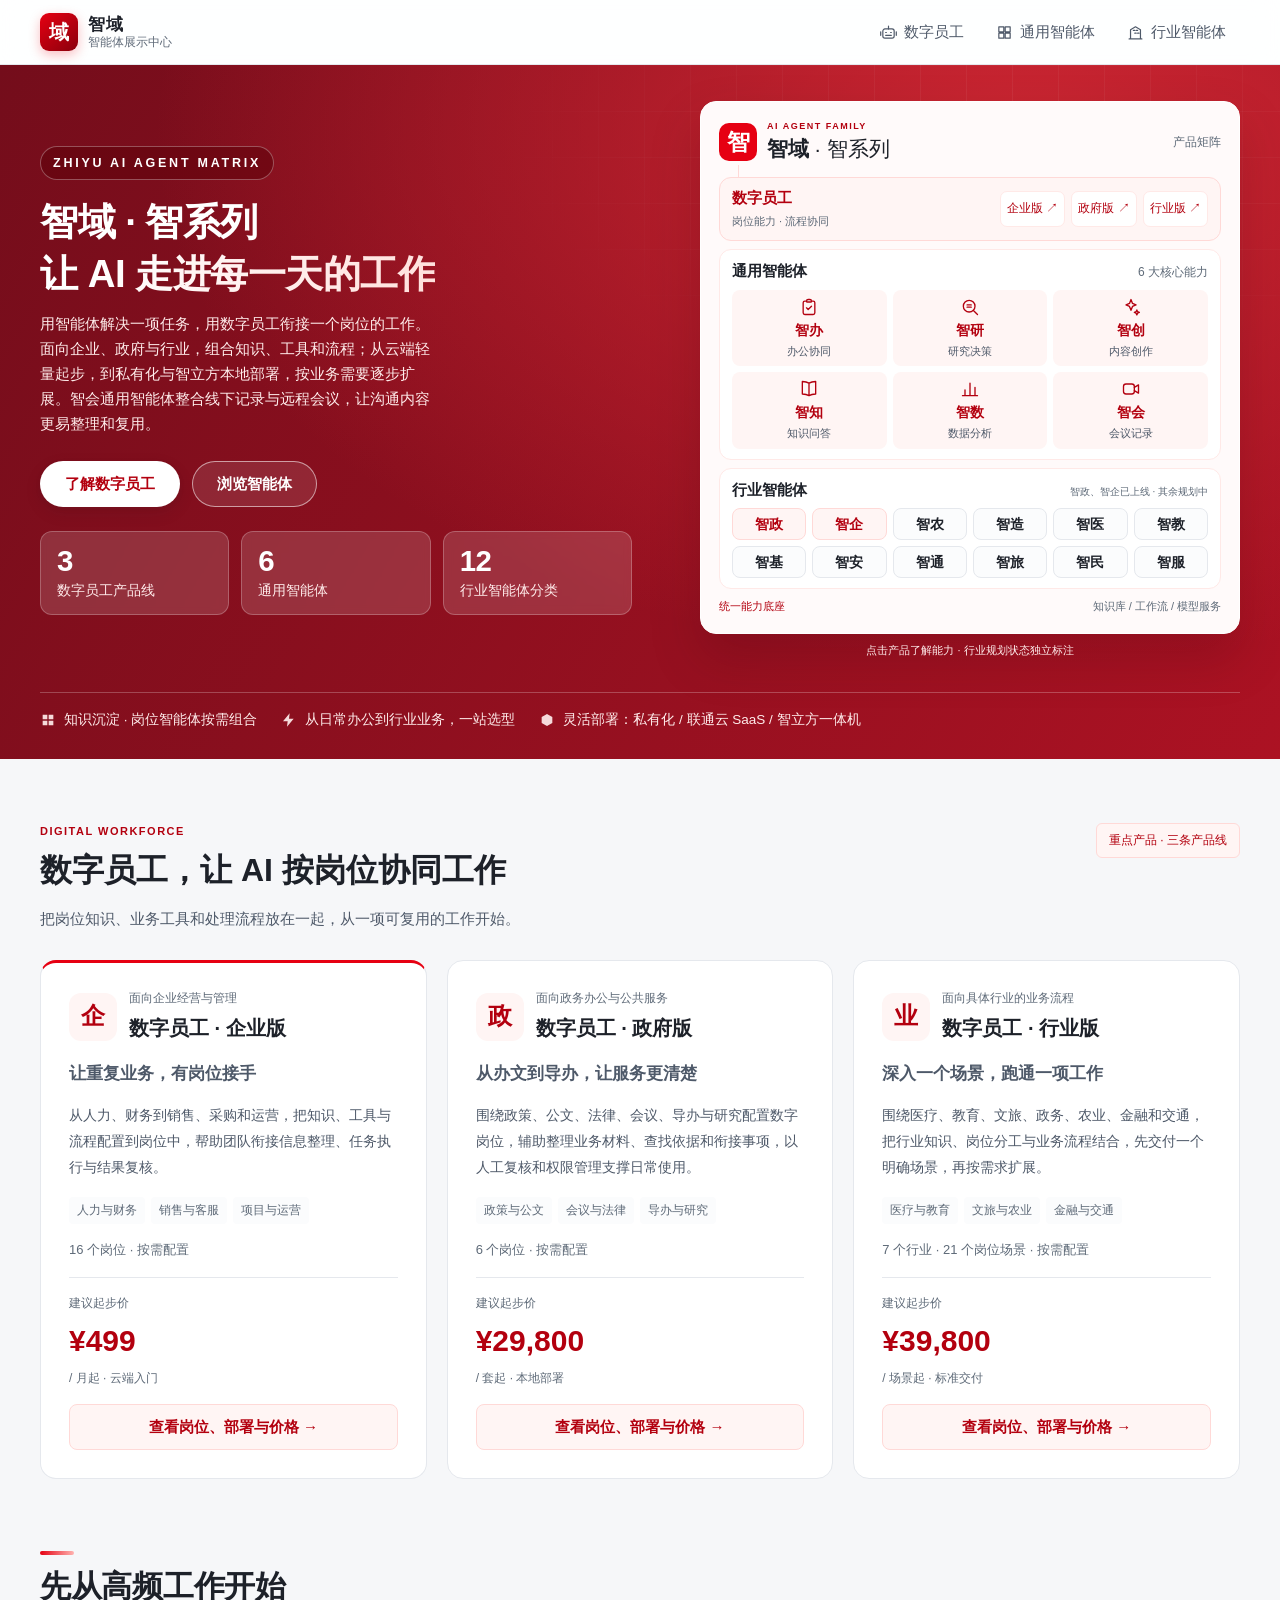
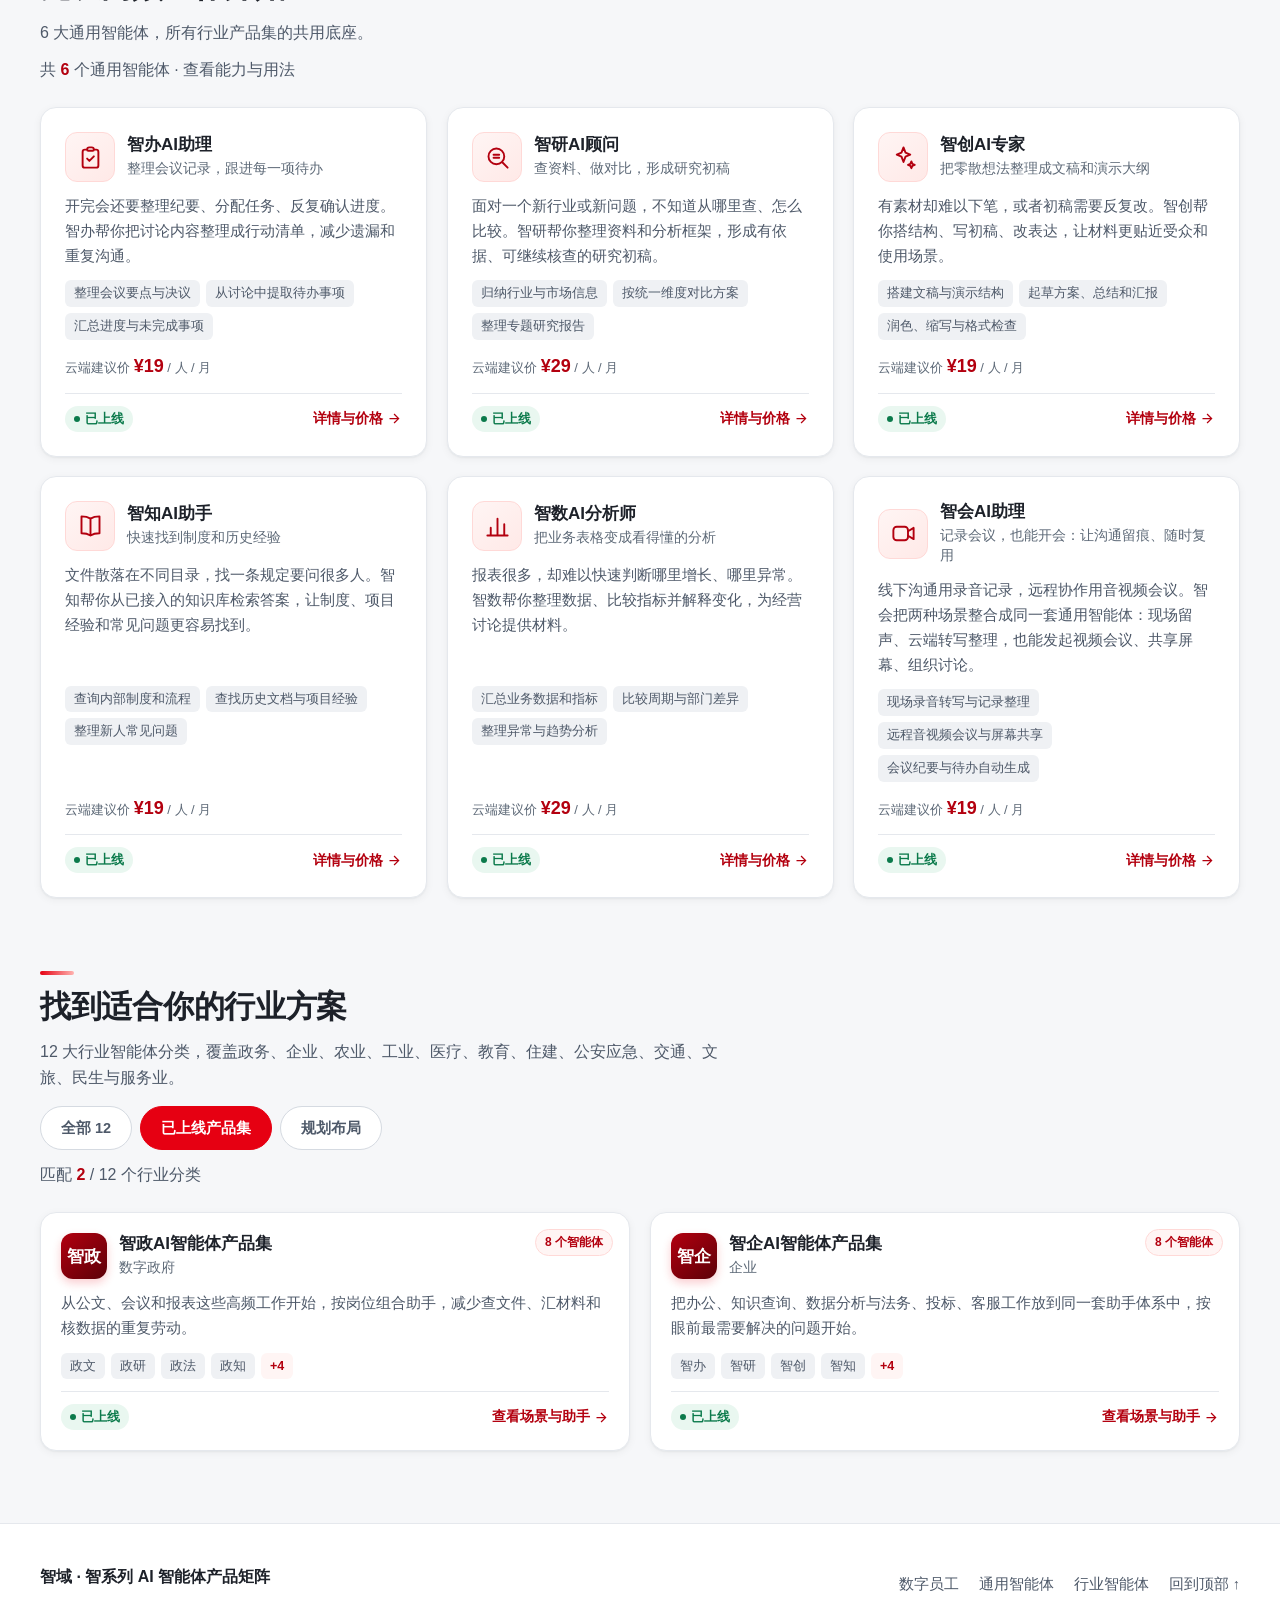
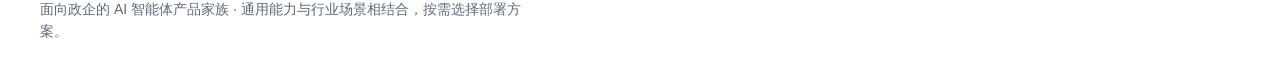
==== commit 04aa14c0: "feat: 合并智记通/极会通为通用智能体「智会」 首屏产品矩阵复刻参考图，通用智能体由 5 个扩展为 6 个（新增智会）， 原独立的会议与记录板块下线，其内容并入智会的详情页展示。  Co-Auth" ====
--- a/index.html
+++ b/index.html
@@ -4,7 +4,7 @@
 <meta charset="UTF-8" />
 <meta name="viewport" content="width=device-width, initial-scale=1" />
 <title>智域 · 智能体与数字员工展示中心</title>
-<meta name="description" content="智域展示中心：企业、政府、行业三条数字员工产品线，5 大通用智能体与12大行业智能体，按需选择云端或本地部署。" />
+<meta name="description" content="智域展示中心：企业、政府、行业三条数字员工产品线，6 大通用智能体与12大行业智能体，按需选择云端或本地部署。" />
 <link rel="icon" href="data:image/svg+xml,%3Csvg xmlns='http://www.w3.org/2000/svg' viewBox='0 0 32 32'%3E%3Crect width='32' height='32' rx='7' fill='%23E60012'/%3E%3Ctext x='16' y='23' font-size='19' text-anchor='middle' fill='%23fff' font-family='sans-serif'%3E智%3C/text%3E%3C/svg%3E" />
 <link rel="stylesheet" href="assets/styles.css" />
 </head>
@@ -28,7 +28,6 @@
       <a href="#employees" class="nav-link"><svg viewBox="0 0 24 24" aria-hidden="true"><rect x="4" y="7" width="16" height="13" rx="3"/><path d="M12 3v4M8 12h1m6 0h1m-8 4h8M1 11v5m22-5v5"/></svg>数字员工</a>
       <a href="#general" class="nav-link">
         <svg viewBox="0 0 24 24" aria-hidden="true"><path d="M4 4h7v7H4zm9 0h7v7h-7zM4 13h7v7H4zm9 0h7v7h-7z"/></svg>通用智能体</a>
-      <a href="#meeting-products" class="nav-link"><svg viewBox="0 0 24 24" aria-hidden="true"><rect x="3" y="5" width="12" height="14" rx="3"/><path d="m15 10 6-4v12l-6-4"/></svg>会议与记录</a>
       <a href="#industry" class="nav-link">
         <svg viewBox="0 0 24 24" aria-hidden="true"><path d="M3 21h18M5 21V8l7-4 7 4v13M9 9h2m2 0h2m-4 4h2m2 0h2"/></svg>行业智能体</a>
     </nav>
@@ -46,7 +45,7 @@
     <div class="hero-copy">
       <p class="eyebrow">ZHIYU AI AGENT MATRIX</p>
       <h1>智域 · 智系列<br /><span class="hl">让 AI 走进每一天的工作</span></h1>
-      <p class="lede">用智能体解决一项任务，用数字员工衔接一个岗位的工作。面向企业、政府与行业，组合知识、工具和流程；从云端轻量起步，到私有化与智立方本地部署，按业务需要逐步扩展。搭配智记通 AI 录音卡与极会通视频会议，连接线下记录和远程协作。</p>
+      <p class="lede">用智能体解决一项任务，用数字员工衔接一个岗位的工作。面向企业、政府与行业，组合知识、工具和流程；从云端轻量起步，到私有化与智立方本地部署，按业务需要逐步扩展。智会通用智能体整合线下记录与远程会议，让沟通内容更易整理和复用。</p>
 
       <div class="hero-actions">
         <a class="btn btn-light" href="#employees">了解数字员工</a>
@@ -78,15 +77,10 @@
 <section class="wrap section" id="general">
   <div class="sec-head">
     <h2>先从高频工作开始</h2>
-    <p>5 大通用智能体，所有行业产品集的共用底座。</p>
+    <p>6 大通用智能体，所有行业产品集的共用底座。</p>
     <p class="sec-count" id="count-general"></p>
   </div>
   <div class="grid" id="general-grid"></div>
-</section>
-
-<section class="wrap section" id="meeting-products">
-  <div class="sec-head"><p class="section-kicker">MEETINGS & NOTES</p><h2>开好一场会，留好每一次记录</h2><p>线下沟通用智记通，远程协作用极会通。按工作场景选择，不必整套购买。</p></div>
-  <div class="meeting-grid" id="meeting-grid"></div>
 </section>
 
 <!-- ===== 行业智能体 ===== -->
@@ -121,7 +115,6 @@
     </div>
     <div class="footer-links">
       <a href="#employees">数字员工</a>
-      <a href="#meeting-products">会议与记录</a>
       <a href="#general">通用智能体</a>
       <a href="#industry">行业智能体</a>
       <a href="#top">回到顶部 ↑</a>
@@ -131,7 +124,6 @@
 
 <script src="assets/data.js"></script>
 <script src="assets/employees-data.js"></script>
-<script src="assets/products-data.js"></script>
 <script src="assets/app.js"></script>
 </body>
 </html>
--- a/assets/styles.css
+++ b/assets/styles.css
@@ -739,7 +739,7 @@
 .matrix-group + .matrix-group { margin-top: 12px; }
 .matrix-heading { display: flex; align-items: baseline; justify-content: space-between; gap: 8px; margin-bottom: 12px; }
 .matrix-heading h3 { font-size: 15px; }.matrix-heading > span { font-size: 12px; color: var(--text-3); }
-.matrix-general { display: grid; grid-template-columns: repeat(5,minmax(0,1fr)); gap: 6px; }
+.matrix-general { display: grid; grid-template-columns: repeat(3,minmax(0,1fr)); gap: 6px; }
 .matrix-general .matrix-item { display: flex; flex-direction: column; align-items: center; gap: 5px; padding: 10px 0; border: 1px solid transparent; border-radius: 8px; color: var(--text-brand); background: var(--brand-50); cursor: pointer; }
 .matrix-general svg { width: 24px; height: 24px; fill: none; stroke: currentColor; stroke-width: 1.6; stroke-linecap: round; stroke-linejoin: round; }
 .matrix-general b { font-size: 16px; }.matrix-general span { font-size: 12px; color: var(--text-2); }
@@ -776,8 +776,8 @@
 @media(max-width:1180px) { .hero-inner { grid-template-columns: .8fr 1.2fr; gap: 24px; } #hero-matrix { padding: 18px; }.matrix-industries .matrix-item { padding: 7px; } }
 @media(max-width:900px) { .hero-inner { grid-template-columns: 1fr; }.hero-visual { display: block; }.hero-copy { max-width: 680px; }.lede { max-width: none; } .stats { max-width: 400px; }.quick-path { gap: 10px; }.quick-path a { padding: 16px; } #pricing-modes { grid-template-columns: 1fr; }.price-card { padding: 24px; }.box-models { grid-template-columns: 1fr; } }
 @media(max-width:620px) { .hero-inner { padding-top: 28px; }.hero h1 { font-size: 29px; }.hero-proof { gap: 12px; }.hero-proof li { font-size: 12px; } #hero-matrix { padding: 14px; border-radius: 14px; }.matrix-group { padding: 10px; }.matrix-general { gap: 3px; }.matrix-general span { font-size: 10px; }.matrix-industries { grid-template-columns: repeat(3,minmax(0,1fr)); gap: 6px; }.matrix-root h2 { font-size: 21px; }.matrix-index { display: none; }.matrix-base { font-size: 10px; }.quick-path { grid-template-columns: 1fr; gap: 8px; }.quick-path a { padding: 14px 18px; }.quick-path b { font-size: 16px; }.quick-path p { font-size: 12px; }.section { padding-top: 40px; }.box-card { padding: 16px; }.box-model { padding: 16px; }.box-head { flex-wrap: wrap; }.box-head h3 { font-size: 21px; }.box-version { flex-wrap: wrap; }.capacity { padding: 12px; font-size: 14px; }.box-price b { font-size: 23px; }.nav-link { padding: 10px; font-size: 13px; } }
-/* 通用能力一行完整呈现；已上线行业两列并排，避免残留空列。 */
-@media(min-width:1181px) { #general-grid { grid-template-columns: repeat(5,minmax(0,1fr)); } #general-grid .card { padding: 20px; } #general-grid .card-top { flex-wrap: wrap; } }
+/* 通用能力保持三列两行；已上线行业两列并排，避免残留空列。 */
+@media(min-width:1181px) { #general-grid .card { padding: 20px; } #general-grid .card-top { flex-wrap: wrap; } }
 @media(min-width:621px) { #industry-grid { grid-template-columns: repeat(2,minmax(0,1fr)); } }
 /* 用户反馈修订：三列宽卡片，统一图标和标题结构。 */
 #general-grid { grid-template-columns: repeat(3,minmax(0,1fr)); align-items: stretch; }
@@ -816,24 +816,12 @@
 @media(max-width:1000px) { .employee-line-card { padding: 20px; }.employee-line-title { align-items: flex-start; flex-direction: column; }.employee-line-title h3 { font-size: 19px; }.employee-feature-head { flex-wrap: wrap; } }
 @media(max-width:700px) { .employee-line-grid { grid-template-columns: 1fr; }.employee-line-title { flex-direction: row; align-items: center; }.employee-difference { flex-direction: column; align-items: flex-start; gap: 12px; }.employee-difference > span { display: none; }.employee-difference a { margin-left: 0; }.matrix-workforce { flex-wrap: wrap; gap: 8px; }.matrix-workforce > div:last-child { width: 100%; }.matrix-workforce a { flex: 1; justify-content: center; }.employee-feature-head { gap: 12px; } }
 @media(max-width:900px) { .employee-line-grid { grid-template-columns: 1fr; }.employee-line-title { flex-direction: row; align-items: center; }.employee-line-card { padding: 24px; }.employee-line-card:first-child { padding-top: 22px; }.employee-difference { flex-wrap: wrap; }.employee-difference a { margin-left: 0; } }
-/* 会议产品加入矩阵；行业保留全部入口，用两行标签收敛面积。 */
+/* 行业保留全部入口，用两行标签收敛面积。 */
 .matrix-industries { grid-template-columns: repeat(6,minmax(0,1fr)); gap: 6px; }
 .matrix-industries .matrix-item { display: flex; align-items: center; justify-content: center; min-height: 40px; padding: 5px; }
 .matrix-industries b { font-size: 14px; }
 .industry-matrix .matrix-heading > span { font-size: 10px; }
-.matrix-meetings { margin-top: 12px; padding: 12px 14px; border: 1px solid var(--brand-100); border-radius: 12px; background: #fff; }
-.matrix-meetings h3 { font-size: 15px; margin-bottom: 8px; }
-.matrix-meetings > div { display: grid; grid-template-columns: 1fr 1fr; gap: 8px; }
-.matrix-meetings a { display: flex; align-items: center; gap: 8px; min-width: 0; padding: 10px; border-radius: 8px; background: var(--surface-2); }
-.matrix-meetings a:hover { background: var(--brand-50); }
-.matrix-meetings svg, .meeting-symbol svg { width: 26px; height: 26px; fill: none; stroke: currentColor; stroke-width: 1.6; stroke-linecap: round; stroke-linejoin: round; flex-shrink: 0; color: var(--text-brand); }
-.matrix-meetings b { display: block; font-size: 13px; }.matrix-meetings small { display: block; font-size: 10px; color: var(--text-3); margin-top: 3px; }.matrix-meetings a > span:last-child { margin-left: auto; color: var(--text-brand); }
-.meeting-grid { display: grid; grid-template-columns: repeat(2,minmax(0,1fr)); gap: 24px; }
-.meeting-card { display: flex; flex-direction: column; gap: 16px; padding: 30px; border: 1px solid var(--border); border-radius: 16px; background: #fff; }
-.meeting-card-top { display: flex; align-items: center; justify-content: space-between; }.meeting-symbol { display: grid; place-items: center; width: 54px; height: 54px; border-radius: 14px; background: var(--brand-50); }.meeting-card h3 { font-size: 25px; }.meeting-promise { font-size: 17px; font-weight: 600; }.meeting-description { font-size: 14px; line-height: 1.9; color: var(--text-2); }.meeting-tags { display: flex; flex-wrap: wrap; gap: 6px; margin-top: auto; }.meeting-tags span { padding: 4px 9px; border-radius: 5px; background: var(--surface-2); font-size: 12px; color: var(--text-3); }
-.meeting-card-foot { display: flex; flex-wrap: wrap; justify-content: space-between; align-items: center; gap: 16px; padding-top: 18px; border-top: 1px solid var(--border); }.meeting-card-foot span { font-size: 12px; color: var(--text-3); }.meeting-card-foot p { font-size: 12px; color: var(--text-2); }.meeting-card-foot b { color: var(--text-brand); font-size: 30px; }.meeting-card-foot .btn { font-size: 13px; padding: 10px 14px; }
-@media(max-width:700px) { .meeting-grid { grid-template-columns: 1fr; }.meeting-card { padding: 24px; }.matrix-meetings a { padding: 8px; }.matrix-meetings svg { display: none; }.matrix-meetings a > span:last-child { display: none; } }
-@media(max-width:420px) { .matrix-industries { grid-template-columns: repeat(4,minmax(0,1fr)); }.industry-matrix .matrix-heading { flex-wrap: wrap; gap: 2px; }.matrix-meetings b { font-size: 12px; } }
+@media(max-width:420px) { .matrix-industries { grid-template-columns: repeat(4,minmax(0,1fr)); }.industry-matrix .matrix-heading { flex-wrap: wrap; gap: 2px; } }
 /* 首屏比例：桌面矩阵收紧留白，与左侧文案居中对齐。 */
 @media (min-width:901px) {
   .hero-inner { grid-template-columns: minmax(0,1.05fr) minmax(0,1fr); gap: 44px; padding-top: 36px; }
@@ -855,11 +843,6 @@
   .matrix-general b { font-size: 14px; }
   .matrix-general span { font-size: 11px; }
   .matrix-industries .matrix-item { min-height: 32px; padding: 4px; }
-  .matrix-meetings { margin-top: 8px; padding: 9px 12px; }
-  .matrix-meetings h3 { margin-bottom: 6px; }
-  .matrix-meetings a { padding: 7px; gap: 6px; }
-  .matrix-meetings svg { width: 20px; height: 20px; }
-  .matrix-meetings a > span:last-child { display: none; }
   .matrix-base { margin-top: 10px; font-size: 11px; }
   .hero-legend { margin-top: 8px; font-size: 11px; }
 }
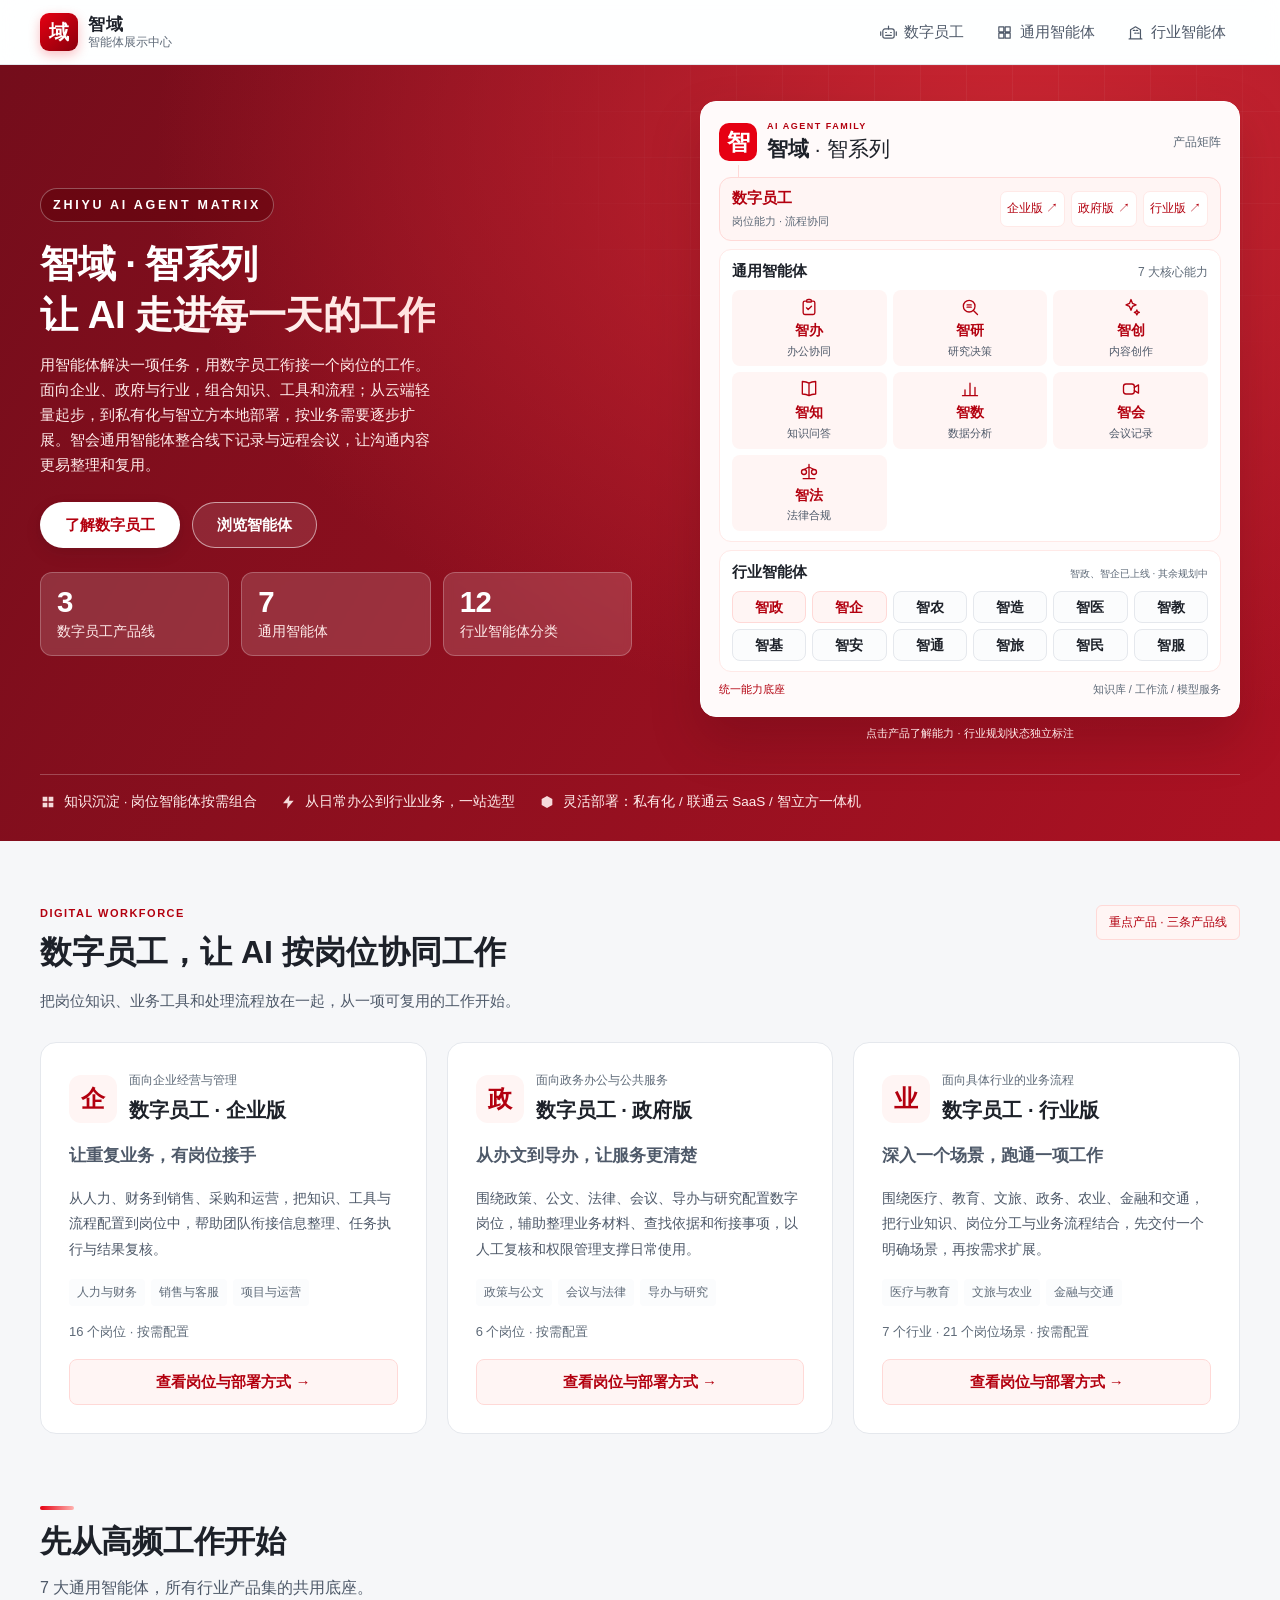
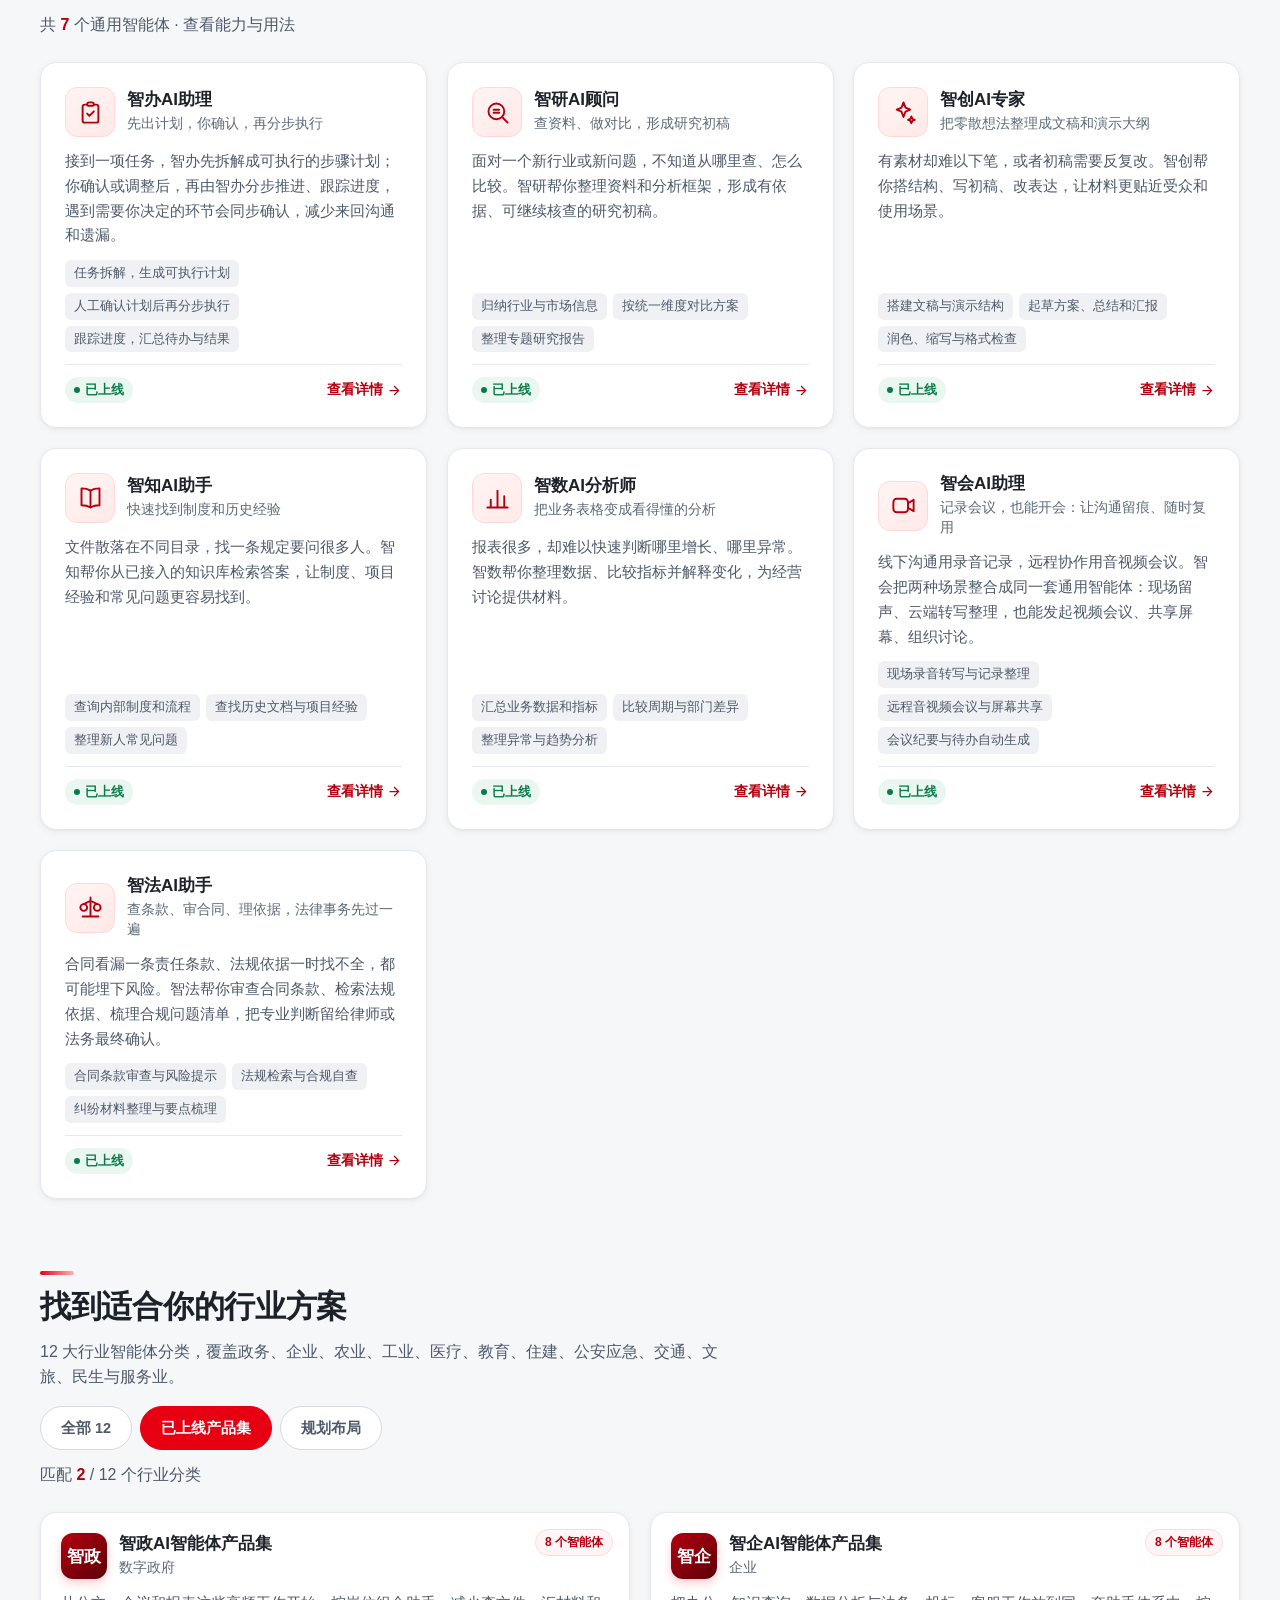
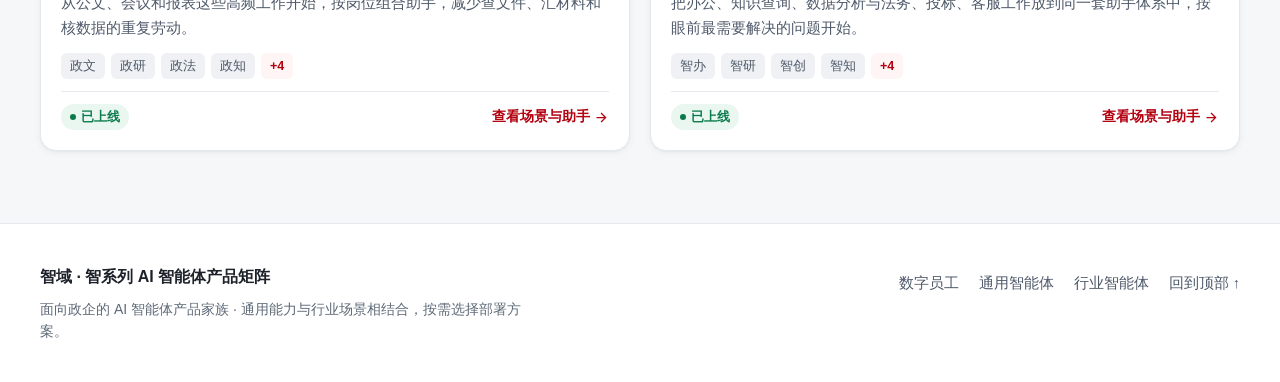
==== commit 7eaa9513: "feat: 新增通用智能体「智法」，取代智企内嵌的简化版智法 - 参考 claude-for-legal-ZH 覆盖的法律事务范围，新增通用智能体 zhifa：合同审查、法规检索、合规自查、劳动用工、" ====
--- a/index.html
+++ b/index.html
@@ -4,7 +4,7 @@
 <meta charset="UTF-8" />
 <meta name="viewport" content="width=device-width, initial-scale=1" />
 <title>智域 · 智能体与数字员工展示中心</title>
-<meta name="description" content="智域展示中心：企业、政府、行业三条数字员工产品线，6 大通用智能体与12大行业智能体，按需选择云端或本地部署。" />
+<meta name="description" content="智域展示中心：企业、政府、行业三条数字员工产品线，7 大通用智能体与12大行业智能体，按需选择云端或本地部署。" />
 <link rel="icon" href="data:image/svg+xml,%3Csvg xmlns='http://www.w3.org/2000/svg' viewBox='0 0 32 32'%3E%3Crect width='32' height='32' rx='7' fill='%23E60012'/%3E%3Ctext x='16' y='23' font-size='19' text-anchor='middle' fill='%23fff' font-family='sans-serif'%3E智%3C/text%3E%3C/svg%3E" />
 <link rel="stylesheet" href="assets/styles.css" />
 </head>
@@ -77,7 +77,7 @@
 <section class="wrap section" id="general">
   <div class="sec-head">
     <h2>先从高频工作开始</h2>
-    <p>6 大通用智能体，所有行业产品集的共用底座。</p>
+    <p>7 大通用智能体，所有行业产品集的共用底座。</p>
     <p class="sec-count" id="count-general"></p>
   </div>
   <div class="grid" id="general-grid"></div>
--- a/assets/styles.css
+++ b/assets/styles.css
@@ -808,14 +808,18 @@
 .matrix-workforce h3 { font-size: 17px; color: var(--text-brand); }.matrix-workforce span { font-size: 11px; color: var(--text-3); }
 .matrix-workforce > div:last-child { display: flex; gap: 6px; flex-wrap: wrap; }.matrix-workforce a { display: inline-flex; align-items: center; min-height: 44px; padding: 8px; background: #fff; border: 1px solid var(--brand-100); border-radius: 7px; font-size: 13px; color: var(--text-brand); }.matrix-workforce a:hover { border-color: var(--brand-500); }
 .employee-feature-head { display: flex; justify-content: space-between; gap: 20px; align-items: flex-start; margin-bottom: 28px; }.employee-feature-head h2 { font-size: clamp(24px,2.5vw,32px); line-height: 1.4; }.employee-feature-head p:not(.section-kicker) { margin-top: 12px; color: var(--text-2); font-size: 15px; line-height: 1.8; }.employee-feature-label { white-space: nowrap; color: var(--text-brand); background: var(--brand-50); border: 1px solid var(--brand-200); font-size: 12px; padding: 7px 12px; border-radius: 6px; }
-.employee-line-grid { display: grid; grid-template-columns: repeat(3,minmax(0,1fr)); gap: 20px; }.employee-line-card { display: flex; flex-direction: column; gap: 16px; border: 1px solid var(--border); border-radius: 16px; padding: 28px; background: #fff; }.employee-line-card:first-child { border-top: 3px solid var(--brand-600); padding-top: 26px; }
+.employee-line-grid { display: grid; grid-template-columns: repeat(3,minmax(0,1fr)); gap: 20px; }
+.employee-line-card { position: relative; overflow: hidden; display: flex; flex-direction: column; gap: 16px; border: 1px solid var(--border); border-radius: 16px; padding: 28px; background: #fff; transition: box-shadow var(--t-base) var(--ease), border-color var(--t-base) var(--ease), transform var(--t-base) var(--ease); }
+.employee-line-card::before { content: ""; position: absolute; left: 0; right: 0; top: 0; height: 3px; background: linear-gradient(90deg, var(--brand-600), var(--brand-300)); transform: scaleX(0); transform-origin: left; transition: transform var(--t-base) var(--ease); }
+.employee-line-card:hover { box-shadow: var(--shadow-3); border-color: var(--brand-200); transform: translateY(-3px); }
+.employee-line-card:hover::before, .employee-line-card:focus-visible::before { transform: scaleX(1); }
 .employee-line-title { display: flex; gap: 12px; align-items: center; }.employee-line-title p { color: var(--text-3); font-size: 12px; margin-bottom: 4px; }.employee-line-title h3 { font-size: 20px; }.employee-symbol { display: grid; place-items: center; width: 48px; height: 48px; flex: none; border-radius: 12px; background: var(--brand-50); color: var(--text-brand); font-size: 24px; font-weight: 700; }
 .employee-line-promise { font-size: 17px; font-weight: 600; }.employee-line-desc { font-size: 14px; line-height: 1.85; color: var(--text-2); }.employee-line-tags { display: flex; flex-wrap: wrap; gap: 6px; margin-top: auto; }.employee-line-tags span { background: var(--surface-2); padding: 4px 8px; border-radius: 4px; font-size: 12px; color: var(--text-3); }.employee-line-count { font-size: 13px; color: var(--text-3); }
 .employee-line-price { border-top: 1px solid var(--border); padding-top: 16px; }.employee-line-price span { display: block; font-size: 12px; color: var(--text-3); margin-bottom: 4px; }.employee-line-price b { font-size: 30px; color: var(--text-brand); }.employee-line-price small { display: block; font-size: 12px; color: var(--text-3); margin-top: 4px; }.employee-line-card .btn { padding: 10px; border-radius: 8px; }
 .employee-difference { display: flex; align-items: center; gap: 24px; padding: 24px; background: var(--surface); border: 1px solid var(--border); border-radius: 12px; margin-top: 20px; font-size: 13px; color: var(--text-2); }.employee-difference b { display: block; color: var(--text-1); font-size: 15px; margin-bottom: 4px; }.employee-difference a { margin-left: auto; color: var(--text-brand); white-space: nowrap; min-height: 44px; display: flex; align-items: center; }
 @media(max-width:1000px) { .employee-line-card { padding: 20px; }.employee-line-title { align-items: flex-start; flex-direction: column; }.employee-line-title h3 { font-size: 19px; }.employee-feature-head { flex-wrap: wrap; } }
 @media(max-width:700px) { .employee-line-grid { grid-template-columns: 1fr; }.employee-line-title { flex-direction: row; align-items: center; }.employee-difference { flex-direction: column; align-items: flex-start; gap: 12px; }.employee-difference > span { display: none; }.employee-difference a { margin-left: 0; }.matrix-workforce { flex-wrap: wrap; gap: 8px; }.matrix-workforce > div:last-child { width: 100%; }.matrix-workforce a { flex: 1; justify-content: center; }.employee-feature-head { gap: 12px; } }
-@media(max-width:900px) { .employee-line-grid { grid-template-columns: 1fr; }.employee-line-title { flex-direction: row; align-items: center; }.employee-line-card { padding: 24px; }.employee-line-card:first-child { padding-top: 22px; }.employee-difference { flex-wrap: wrap; }.employee-difference a { margin-left: 0; } }
+@media(max-width:900px) { .employee-line-grid { grid-template-columns: 1fr; }.employee-line-title { flex-direction: row; align-items: center; }.employee-line-card { padding: 24px; }.employee-difference { flex-wrap: wrap; }.employee-difference a { margin-left: 0; } }
 /* 行业保留全部入口，用两行标签收敛面积。 */
 .matrix-industries { grid-template-columns: repeat(6,minmax(0,1fr)); gap: 6px; }
 .matrix-industries .matrix-item { display: flex; align-items: center; justify-content: center; min-height: 40px; padding: 5px; }
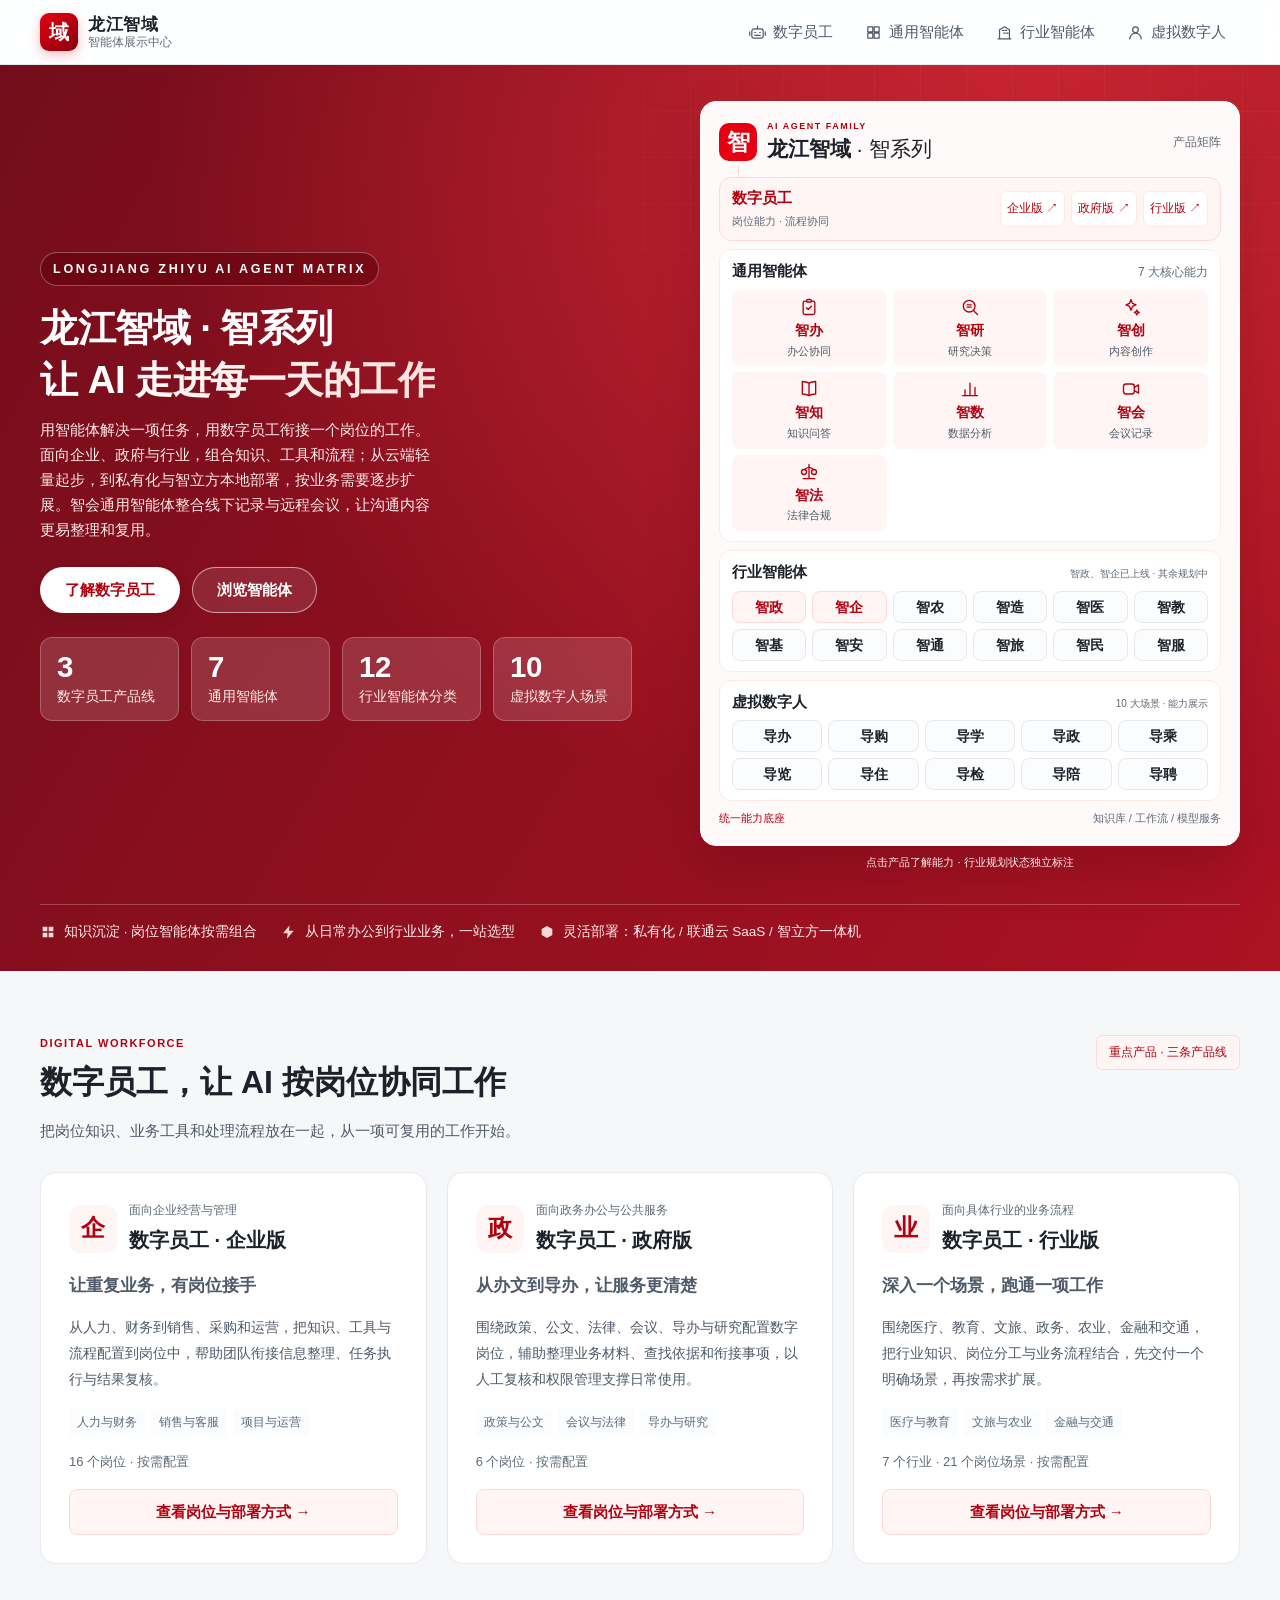
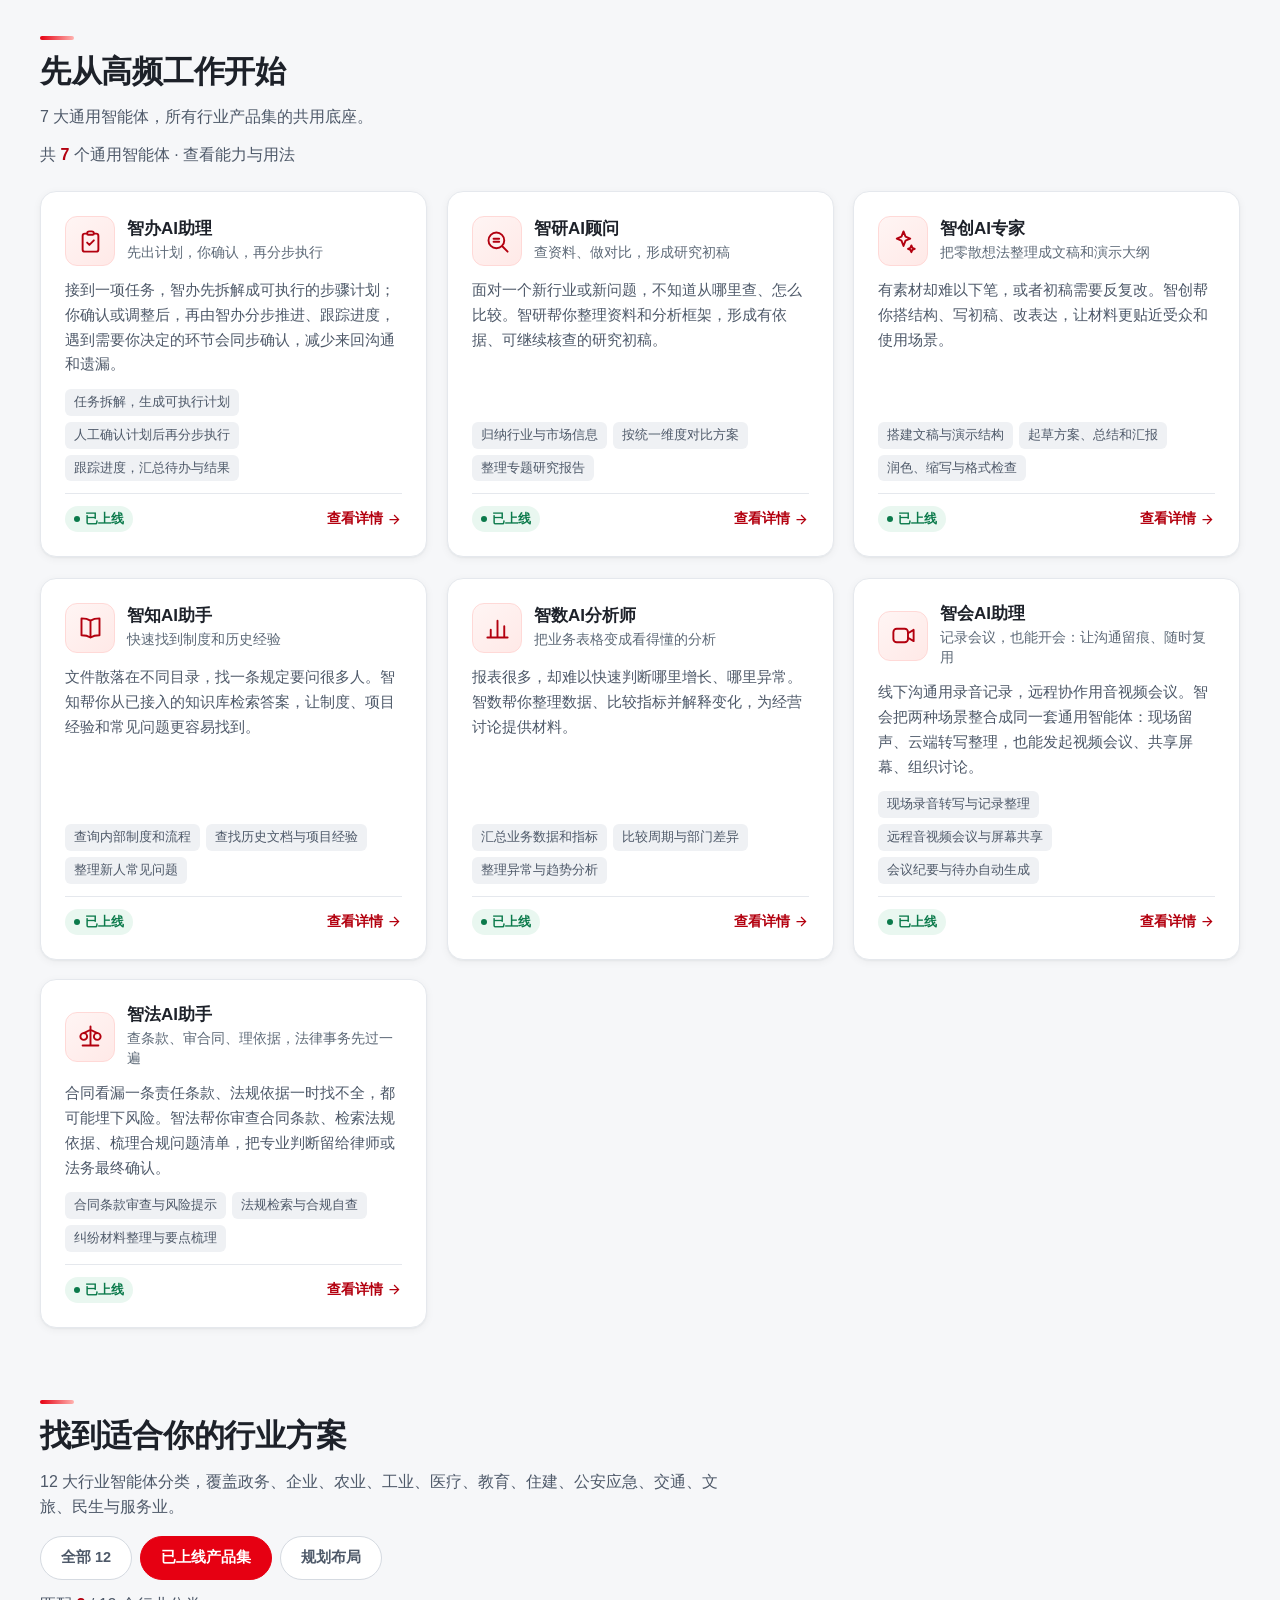
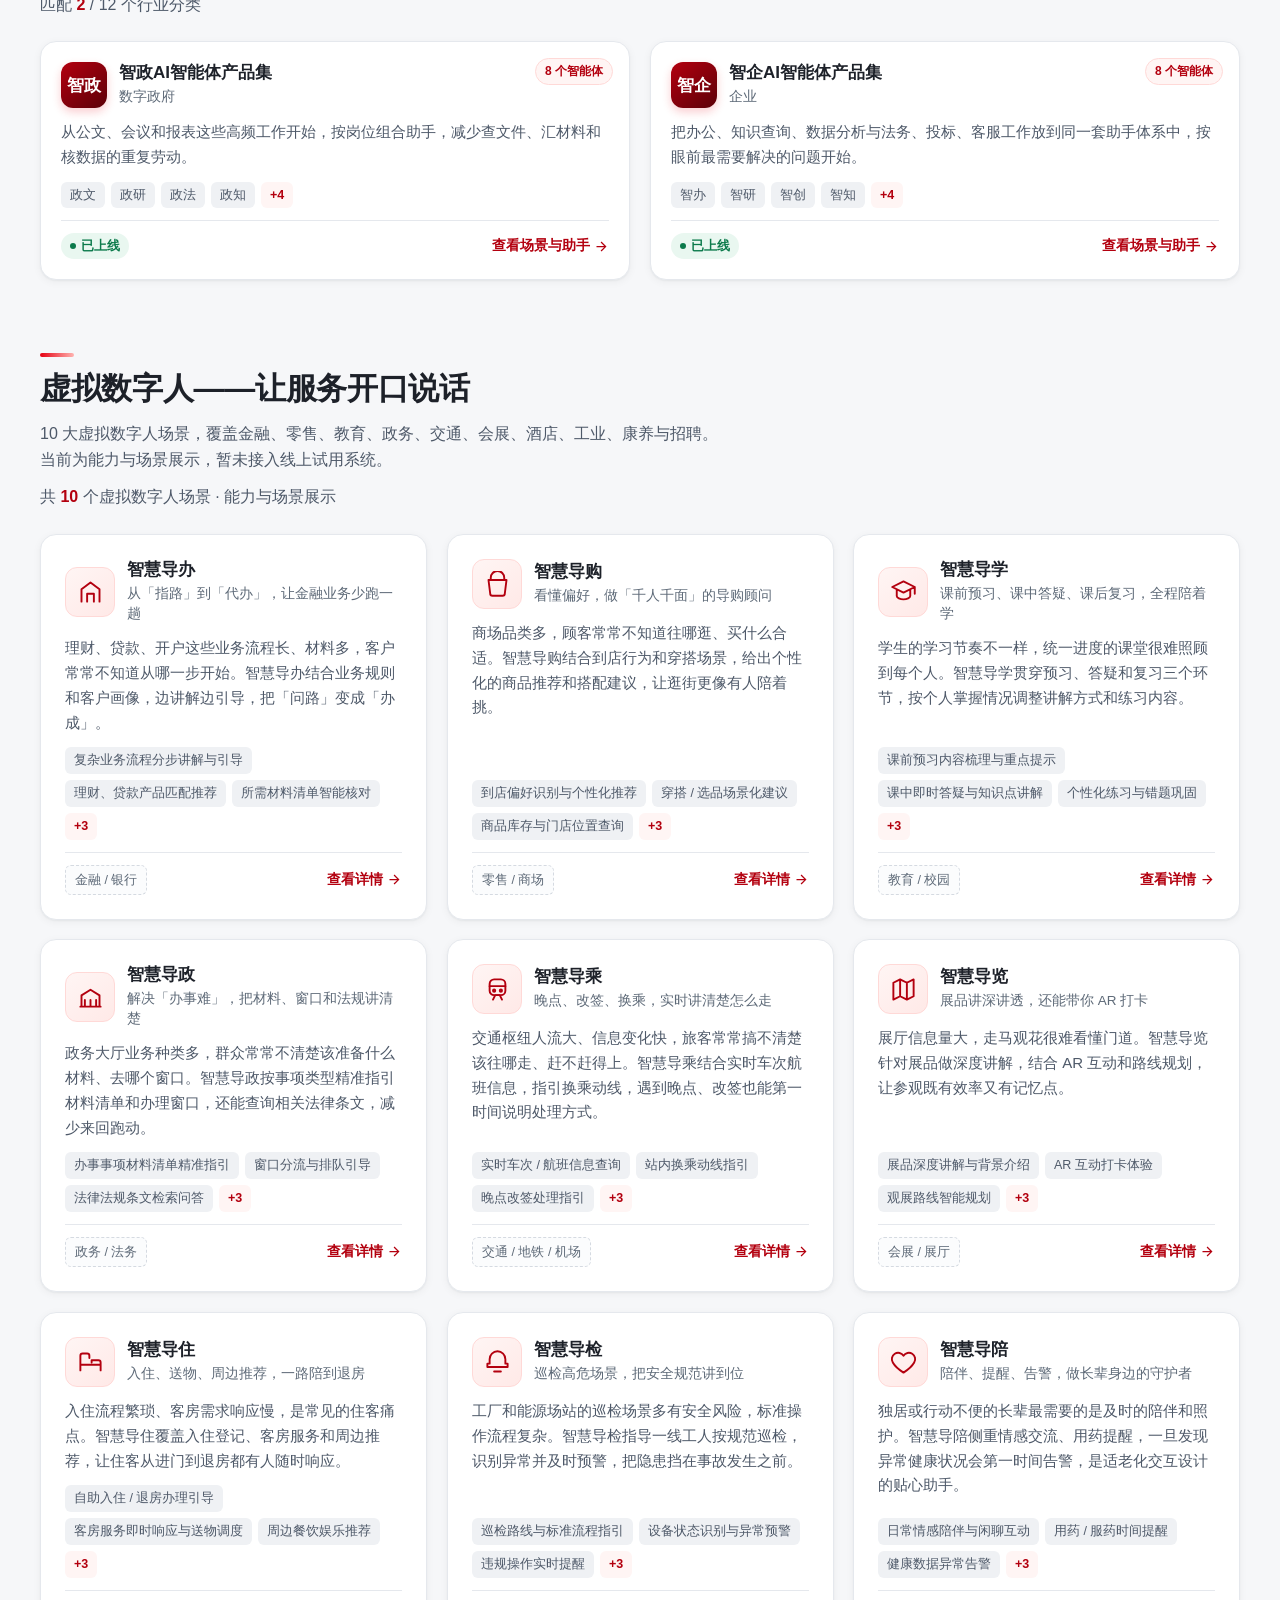
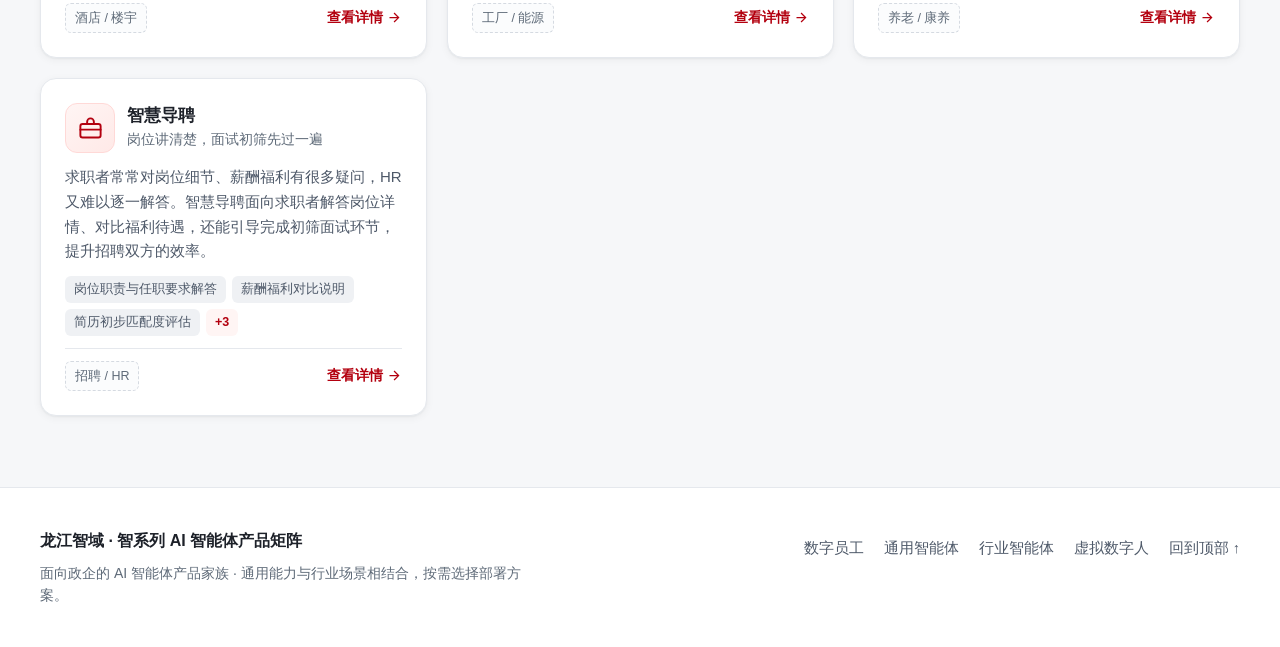
==== commit 6f9c7ba6: "feat: 品牌更名为「龙江智域」，新增虚拟数字人场景维度 - 全站「智域」统一改为「龙江智域」（标题、导航、页脚、详情页文案、SITE.brand/title/brandEn 等） - 新增第四个产" ====
--- a/index.html
+++ b/index.html
@@ -3,8 +3,8 @@
 <head>
 <meta charset="UTF-8" />
 <meta name="viewport" content="width=device-width, initial-scale=1" />
-<title>智域 · 智能体与数字员工展示中心</title>
-<meta name="description" content="智域展示中心：企业、政府、行业三条数字员工产品线，7 大通用智能体与12大行业智能体，按需选择云端或本地部署。" />
+<title>龙江智域 · 智能体与数字员工展示中心</title>
+<meta name="description" content="龙江智域展示中心：企业、政府、行业三条数字员工产品线，7 大通用智能体与12大行业智能体，按需选择云端或本地部署。" />
 <link rel="icon" href="data:image/svg+xml,%3Csvg xmlns='http://www.w3.org/2000/svg' viewBox='0 0 32 32'%3E%3Crect width='32' height='32' rx='7' fill='%23E60012'/%3E%3Ctext x='16' y='23' font-size='19' text-anchor='middle' fill='%23fff' font-family='sans-serif'%3E智%3C/text%3E%3C/svg%3E" />
 <link rel="stylesheet" href="assets/styles.css" />
 </head>
@@ -19,7 +19,7 @@
     <a class="logo" href="#top">
       <span class="logo-mark">域</span>
       <span class="logo-text">
-        <b>智域</b>
+        <b>龙江智域</b>
         <i>智能体展示中心</i>
       </span>
     </a>
@@ -30,6 +30,8 @@
         <svg viewBox="0 0 24 24" aria-hidden="true"><path d="M4 4h7v7H4zm9 0h7v7h-7zM4 13h7v7H4zm9 0h7v7h-7z"/></svg>通用智能体</a>
       <a href="#industry" class="nav-link">
         <svg viewBox="0 0 24 24" aria-hidden="true"><path d="M3 21h18M5 21V8l7-4 7 4v13M9 9h2m2 0h2m-4 4h2m2 0h2"/></svg>行业智能体</a>
+      <a href="#humans" class="nav-link">
+        <svg viewBox="0 0 24 24" aria-hidden="true"><circle cx="12" cy="8" r="4"/><path d="M4 21c0-4.4 3.6-8 8-8s8 3.6 8 8"/></svg>虚拟数字人</a>
     </nav>
 
     <p class="sr-only" id="result-status" role="status" aria-live="polite"></p>
@@ -43,8 +45,8 @@
   <div class="hero-bg" aria-hidden="true"></div>
   <div class="wrap hero-inner">
     <div class="hero-copy">
-      <p class="eyebrow">ZHIYU AI AGENT MATRIX</p>
-      <h1>智域 · 智系列<br /><span class="hl">让 AI 走进每一天的工作</span></h1>
+      <p class="eyebrow">LONGJIANG ZHIYU AI AGENT MATRIX</p>
+      <h1>龙江智域 · 智系列<br /><span class="hl">让 AI 走进每一天的工作</span></h1>
       <p class="lede">用智能体解决一项任务，用数字员工衔接一个岗位的工作。面向企业、政府与行业，组合知识、工具和流程；从云端轻量起步，到私有化与智立方本地部署，按业务需要逐步扩展。智会通用智能体整合线下记录与远程会议，让沟通内容更易整理和复用。</p>
 
       <div class="hero-actions">
@@ -55,7 +57,7 @@
       <div class="stats" id="stats"></div>
     </div>
 
-    <figure class="hero-visual" aria-label="智域智系列产品矩阵">
+    <figure class="hero-visual" aria-label="龙江智域智系列产品矩阵">
       <div id="hero-matrix"></div>
       <figcaption class="hero-legend">点击产品了解能力 · 行业规划状态独立标注</figcaption>
     </figure>
@@ -98,6 +100,16 @@
   <div class="grid grid-set" id="industry-grid"></div>
 </section>
 
+<!-- ===== 虚拟数字人 ===== -->
+<section class="wrap section" id="humans">
+  <div class="sec-head">
+    <h2>虚拟数字人——让服务开口说话</h2>
+    <p>10 大虚拟数字人场景，覆盖金融、零售、教育、政务、交通、会展、酒店、工业、康养与招聘。当前为能力与场景展示，暂未接入线上试用系统。</p>
+    <p class="sec-count" id="count-humans"></p>
+  </div>
+  <div class="grid" id="humans-grid"></div>
+</section>
+
 <!-- ===== 空结果提示（筛选无结果时出现） ===== -->
 <div class="wrap empty" id="empty" hidden>
   <p>当前筛选条件下没有可展示的行业分类。</p>
@@ -110,13 +122,14 @@
 <footer class="footer">
   <div class="wrap footer-inner">
     <div>
-      <b>智域 · 智系列 AI 智能体产品矩阵</b>
+      <b>龙江智域 · 智系列 AI 智能体产品矩阵</b>
       <p>面向政企的 AI 智能体产品家族 · 通用能力与行业场景相结合，按需选择部署方案。</p>
     </div>
     <div class="footer-links">
       <a href="#employees">数字员工</a>
       <a href="#general">通用智能体</a>
       <a href="#industry">行业智能体</a>
+      <a href="#humans">虚拟数字人</a>
       <a href="#top">回到顶部 ↑</a>
     </div>
   </div>
@@ -124,6 +137,7 @@
 
 <script src="assets/data.js"></script>
 <script src="assets/employees-data.js"></script>
+<script src="assets/humans-data.js"></script>
 <script src="assets/app.js"></script>
 </body>
 </html>
--- a/assets/styles.css
+++ b/assets/styles.css
@@ -723,7 +723,7 @@
   .box-row.box-th { display: none; }
 }
 
-/* 智域选型页：品牌矩阵、方案比较与容量说明 */
+/* 龙江智域选型页：品牌矩阵、方案比较与容量说明 */
 .hero-inner { grid-template-columns: minmax(0, .9fr) minmax(0, 1.1fr); gap: 36px; padding-top: 48px; padding-bottom: 28px; }
 .hero h1 { font-size: clamp(28px, 3vw, 42px); line-height: 1.35; }
 .hero-copy { align-self: center; }
@@ -776,16 +776,16 @@
 @media(max-width:1180px) { .hero-inner { grid-template-columns: .8fr 1.2fr; gap: 24px; } #hero-matrix { padding: 18px; }.matrix-industries .matrix-item { padding: 7px; } }
 @media(max-width:900px) { .hero-inner { grid-template-columns: 1fr; }.hero-visual { display: block; }.hero-copy { max-width: 680px; }.lede { max-width: none; } .stats { max-width: 400px; }.quick-path { gap: 10px; }.quick-path a { padding: 16px; } #pricing-modes { grid-template-columns: 1fr; }.price-card { padding: 24px; }.box-models { grid-template-columns: 1fr; } }
 @media(max-width:620px) { .hero-inner { padding-top: 28px; }.hero h1 { font-size: 29px; }.hero-proof { gap: 12px; }.hero-proof li { font-size: 12px; } #hero-matrix { padding: 14px; border-radius: 14px; }.matrix-group { padding: 10px; }.matrix-general { gap: 3px; }.matrix-general span { font-size: 10px; }.matrix-industries { grid-template-columns: repeat(3,minmax(0,1fr)); gap: 6px; }.matrix-root h2 { font-size: 21px; }.matrix-index { display: none; }.matrix-base { font-size: 10px; }.quick-path { grid-template-columns: 1fr; gap: 8px; }.quick-path a { padding: 14px 18px; }.quick-path b { font-size: 16px; }.quick-path p { font-size: 12px; }.section { padding-top: 40px; }.box-card { padding: 16px; }.box-model { padding: 16px; }.box-head { flex-wrap: wrap; }.box-head h3 { font-size: 21px; }.box-version { flex-wrap: wrap; }.capacity { padding: 12px; font-size: 14px; }.box-price b { font-size: 23px; }.nav-link { padding: 10px; font-size: 13px; } }
-/* 通用能力保持三列两行；已上线行业两列并排，避免残留空列。 */
-@media(min-width:1181px) { #general-grid .card { padding: 20px; } #general-grid .card-top { flex-wrap: wrap; } }
+/* 通用能力保持三列两行；已上线行业两列并排，避免残留空列。虚拟数字人复用同一套卡片布局。 */
+@media(min-width:1181px) { #general-grid .card, #humans-grid .card { padding: 20px; } #general-grid .card-top, #humans-grid .card-top { flex-wrap: wrap; } }
 @media(min-width:621px) { #industry-grid { grid-template-columns: repeat(2,minmax(0,1fr)); } }
 /* 用户反馈修订：三列宽卡片，统一图标和标题结构。 */
-#general-grid { grid-template-columns: repeat(3,minmax(0,1fr)); align-items: stretch; }
-#general-grid .card { padding: 24px; }
-#general-grid .card-top { display: grid; grid-template-columns: 48px minmax(0,1fr); align-items: center; gap: 14px; }
-#general-grid .desc { flex: none; }
-#general-grid .cap-list { margin-top: auto; }
-#general-grid .card-foot { margin-top: 0; flex-wrap: wrap; gap: 10px; }
+#general-grid, #humans-grid { grid-template-columns: repeat(3,minmax(0,1fr)); align-items: stretch; }
+#general-grid .card, #humans-grid .card { padding: 24px; }
+#general-grid .card-top, #humans-grid .card-top { display: grid; grid-template-columns: 48px minmax(0,1fr); align-items: center; gap: 14px; }
+#general-grid .desc, #humans-grid .desc { flex: none; }
+#general-grid .cap-list, #humans-grid .cap-list { margin-top: auto; }
+#general-grid .card-foot, #humans-grid .card-foot { margin-top: 0; flex-wrap: wrap; gap: 10px; }
 .badge { white-space: nowrap; flex-shrink: 0; }
 .capacity { grid-template-columns: 1fr; gap: 8px; }
 .capacity strong { text-align: left; }
@@ -797,8 +797,8 @@
 .usage-example { margin-top: 20px; padding: 18px 20px; background: var(--brand-50); border-left: 3px solid var(--brand-600); border-radius: 8px; }
 .usage-example b { color: var(--text-brand); font-size: 13px; }.usage-example p { margin-top: 8px; font-size: 15px; color: var(--text-2); line-height: 1.7; }
 .usage-boundary { margin-top: 16px; font-size: 13px; line-height: 1.75; color: var(--text-3); }.usage-boundary b { display: block; margin-bottom: 4px; }
-@media(max-width:1000px) { #general-grid { grid-template-columns: repeat(2,minmax(0,1fr)); } }
-@media(max-width:620px) { #general-grid { grid-template-columns: 1fr; } .usage-facts > div { grid-template-columns: 1fr; gap: 4px; } }
+@media(max-width:1000px) { #general-grid, #humans-grid { grid-template-columns: repeat(2,minmax(0,1fr)); } }
+@media(max-width:620px) { #general-grid, #humans-grid { grid-template-columns: 1fr; } .usage-facts > div { grid-template-columns: 1fr; gap: 4px; } }
 .card-price { margin-top: auto; font-size: 13px; color: var(--text-3); }
 .card-price b { font-size: 18px; color: var(--text-brand); }
 .selection-note { padding-bottom: 36px; }
@@ -826,6 +826,13 @@
 .matrix-industries b { font-size: 14px; }
 .industry-matrix .matrix-heading > span { font-size: 10px; }
 @media(max-width:420px) { .matrix-industries { grid-template-columns: repeat(4,minmax(0,1fr)); }.industry-matrix .matrix-heading { flex-wrap: wrap; gap: 2px; } }
+/* 虚拟数字人：10 个场景两行五列展示为短名格子，纯能力介绍，不带价格/试用角标。 */
+.matrix-humans { display: grid; grid-template-columns: repeat(5,minmax(0,1fr)); gap: 6px; }
+.matrix-humans .matrix-item { display: flex; align-items: center; justify-content: center; min-height: 40px; padding: 5px; border: 1px solid var(--border); border-radius: 8px; background: var(--surface-2); color: var(--text-1); cursor: pointer; }
+.matrix-humans .matrix-item b { font-size: 14px; }
+.matrix-humans .matrix-item:hover { border-color: var(--brand-600); background: var(--brand-100); }
+.matrix-humans-group .matrix-heading > span { font-size: 10px; }
+@media(max-width:420px) { .matrix-humans { grid-template-columns: repeat(4,minmax(0,1fr)); } }
 /* 首屏比例：桌面矩阵收紧留白，与左侧文案居中对齐。 */
 @media (min-width:901px) {
   .hero-inner { grid-template-columns: minmax(0,1.05fr) minmax(0,1fr); gap: 44px; padding-top: 36px; }
@@ -847,6 +854,7 @@
   .matrix-general b { font-size: 14px; }
   .matrix-general span { font-size: 11px; }
   .matrix-industries .matrix-item { min-height: 32px; padding: 4px; }
+  .matrix-humans .matrix-item { min-height: 32px; padding: 4px; }
   .matrix-base { margin-top: 10px; font-size: 11px; }
   .hero-legend { margin-top: 8px; font-size: 11px; }
 }
